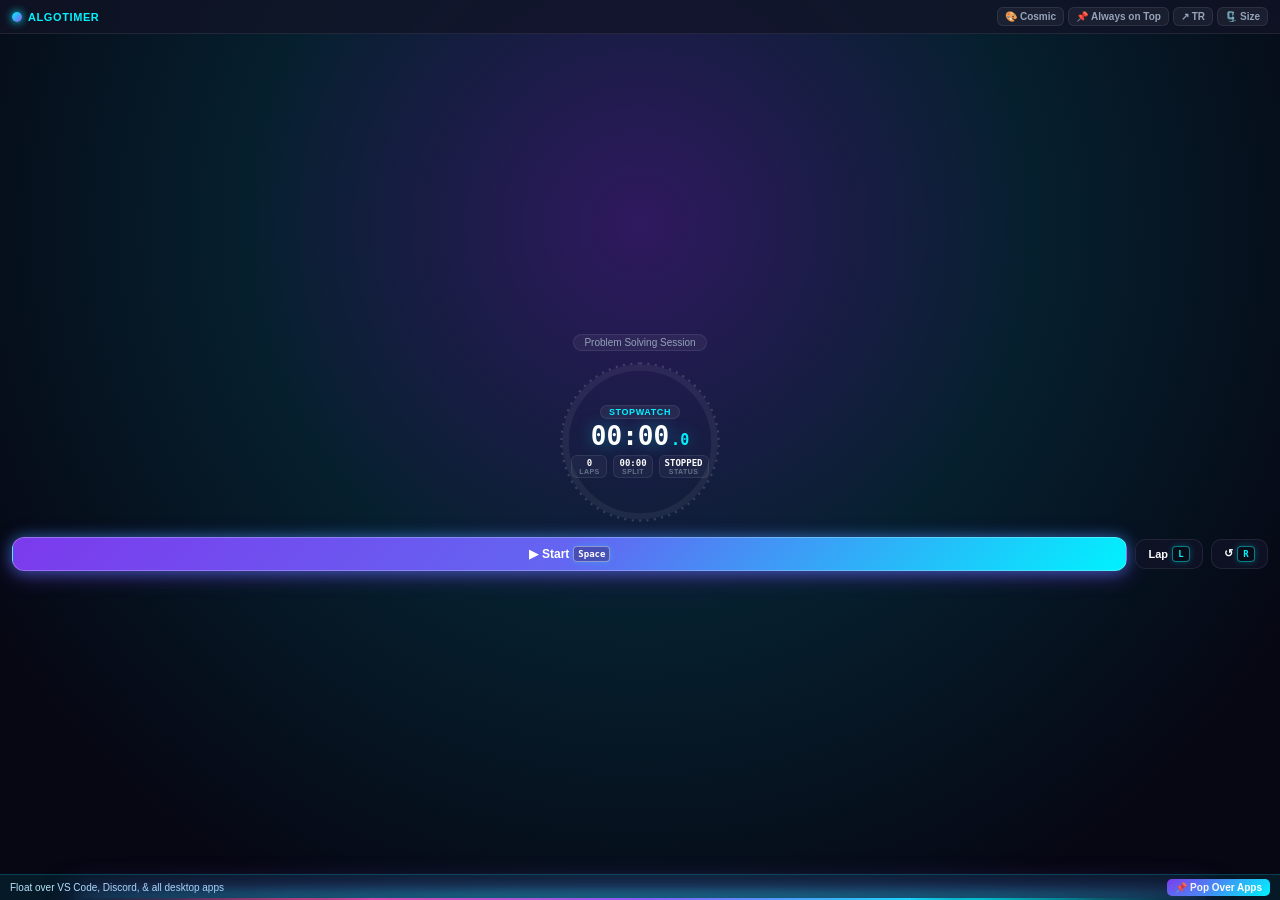
==== float.html @ caeb619a "feat: upgrade floating HUD and popup with dynamic cyber-luxury theme, neon horizon flare, and zero-s" ====
<!DOCTYPE html>
<html lang="en" data-theme="cosmic">
<head>
  <meta charset="UTF-8">
  <meta name="viewport" content="width=device-width, initial-scale=1.0">
  <title>AlgoTimer - Always-on-Top Floating HUD</title>
  <style>
    /* ==========================================================================
       AlgoTimer - Dynamic Cyber-Luxury Floating Screen
       Obsidian Backdrop | Violet Nebula Glow | Electric Cyan & Magenta Accents
       ========================================================================== */

    :root,
    [data-theme="cosmic"] {
      --bg-deep: #060713;
      --bg-nebula: radial-gradient(circle at 50% 25%, rgba(124, 58, 237, 0.35) 0%, rgba(6, 182, 212, 0.14) 42%, rgba(6, 7, 19, 0.98) 82%);
      --bg-surface: rgba(16, 19, 38, 0.82);
      --bg-surface-elevated: rgba(24, 28, 56, 0.8);
      --border-subtle: rgba(255, 255, 255, 0.08);
      --border-active: rgba(0, 242, 254, 0.45);

      --accent-cyan: #00f2fe;
      --accent-purple: #8b5cf6;
      --accent-magenta: #ec4899;
      --accent-lavender: #c084fc;

      --hero-btn: linear-gradient(135deg, #7c3aed 0%, #6366f1 50%, #00f2fe 100%);
      --hero-shadow: 0 4px 20px rgba(124, 58, 237, 0.55), 0 0 14px rgba(0, 242, 254, 0.35);

      --kbd-border: rgba(0, 242, 254, 0.5);
      --kbd-color: #00f2fe;

      --horizon-start: #ec4899;
      --horizon-mid: #8b5cf6;
      --horizon-end: #00f2fe;
      --horizon-shadow: 0 -2px 14px 2px rgba(0, 242, 254, 0.7), 0 -4px 28px 6px rgba(139, 92, 246, 0.5);

      --text-primary: #ffffff;
      --text-secondary: #94a3b8;
      --text-muted: #64748b;
      --font-mono: ui-monospace, SFMono-Regular, "JetBrains Mono", Menlo, Monaco, Consolas, monospace;
      --font-sans: -apple-system, BlinkMacSystemFont, "Plus Jakarta Sans", "Inter", "Segoe UI", Roboto, sans-serif;
    }

    [data-theme="cyan"] {
      --bg-deep: #040914;
      --bg-nebula: radial-gradient(circle at 50% 25%, rgba(2, 132, 199, 0.35) 0%, rgba(0, 242, 254, 0.16) 45%, rgba(4, 9, 20, 0.98) 82%);
      --bg-surface: rgba(10, 24, 42, 0.85);
      --bg-surface-elevated: rgba(14, 34, 58, 0.82);
      --border-active: rgba(0, 242, 254, 0.6);
      --accent-cyan: #00f2fe;
      --accent-purple: #0284c7;
      --accent-magenta: #f59e0b;
      --accent-lavender: #7dd3fc;
      --hero-btn: linear-gradient(135deg, #0284c7 0%, #00f2fe 100%);
      --hero-shadow: 0 4px 20px rgba(2, 132, 199, 0.55), 0 0 16px rgba(0, 242, 254, 0.45);
      --kbd-border: rgba(0, 242, 254, 0.65);
      --kbd-color: #00f2fe;
      --horizon-start: #f59e0b;
      --horizon-mid: #0284c7;
      --horizon-end: #00f2fe;
      --horizon-shadow: 0 -2px 14px 2px rgba(0, 242, 254, 0.7), 0 -4px 26px 5px rgba(2, 132, 199, 0.45);
    }

    [data-theme="violet"] {
      --bg-deep: #080616;
      --bg-nebula: radial-gradient(circle at 50% 25%, rgba(139, 92, 246, 0.4) 0%, rgba(192, 132, 252, 0.15) 45%, rgba(8, 6, 22, 0.98) 82%);
      --bg-surface: rgba(22, 16, 44, 0.85);
      --bg-surface-elevated: rgba(32, 24, 62, 0.82);
      --border-active: rgba(192, 132, 252, 0.6);
      --accent-cyan: #c084fc;
      --accent-purple: #a855f7;
      --accent-magenta: #ec4899;
      --accent-lavender: #f0abfc;
      --hero-btn: linear-gradient(135deg, #7c3aed 0%, #c084fc 100%);
      --hero-shadow: 0 4px 20px rgba(124, 58, 237, 0.55), 0 0 16px rgba(192, 132, 252, 0.45);
      --kbd-border: rgba(192, 132, 252, 0.6);
      --kbd-color: #f0abfc;
      --horizon-start: #ec4899;
      --horizon-mid: #a855f7;
      --horizon-end: #c084fc;
      --horizon-shadow: 0 -2px 14px 2px rgba(192, 132, 252, 0.7), 0 -4px 28px 6px rgba(168, 85, 247, 0.5);
    }

    [data-theme="emerald"] {
      --bg-deep: #040e0b;
      --bg-nebula: radial-gradient(circle at 50% 25%, rgba(16, 185, 129, 0.35) 0%, rgba(52, 211, 153, 0.15) 45%, rgba(4, 14, 11, 0.98) 82%);
      --bg-surface: rgba(10, 30, 24, 0.85);
      --bg-surface-elevated: rgba(16, 44, 34, 0.82);
      --border-active: rgba(52, 211, 153, 0.6);
      --accent-cyan: #34d399;
      --accent-purple: #10b981;
      --accent-magenta: #06b6d4;
      --accent-lavender: #a7f3d0;
      --hero-btn: linear-gradient(135deg, #059669 0%, #34d399 100%);
      --hero-shadow: 0 4px 20px rgba(5, 150, 105, 0.55), 0 0 16px rgba(52, 211, 153, 0.45);
      --kbd-border: rgba(52, 211, 153, 0.6);
      --kbd-color: #6ee7b7;
      --horizon-start: #10b981;
      --horizon-mid: #34d399;
      --horizon-end: #6ee7b7;
      --horizon-shadow: 0 -2px 14px 2px rgba(52, 211, 153, 0.7), 0 -4px 28px 6px rgba(16, 185, 129, 0.45);
    }

    * {
      box-sizing: border-box;
      margin: 0;
      padding: 0;
      -webkit-font-smoothing: antialiased;
    }

    html, body {
      width: 100vw;
      height: 100vh;
      overflow: hidden;
      background-color: var(--bg-deep);
      background-image: var(--bg-nebula);
      background-attachment: fixed;
      font-family: var(--font-sans);
      color: var(--text-primary);
      user-select: none;
      -webkit-user-select: none;
      display: flex;
      flex-direction: column;
      position: relative;
    }

    #float-widget {
      width: 100%;
      height: 100%;
      display: flex;
      flex-direction: column;
      position: relative;
      overflow: hidden;
    }

    /* Bottom Horizon Flare (Image 4) */
    .horizon-flare {
      position: absolute;
      bottom: 0;
      left: 6%;
      right: 6%;
      height: 2px;
      background: linear-gradient(90deg, transparent 0%, var(--horizon-start) 20%, var(--horizon-mid) 50%, var(--horizon-end) 80%, transparent 100%);
      box-shadow: var(--horizon-shadow);
      border-radius: 50%;
      pointer-events: none;
      z-index: 20;
    }

    /* Header */
    .float-header {
      display: flex;
      align-items: center;
      justify-content: space-between;
      padding: 7px 12px;
      background: rgba(16, 19, 38, 0.75);
      border-bottom: 1px solid var(--border-subtle);
      gap: 6px;
      -webkit-app-region: drag;
    }

    .float-title {
      display: flex;
      align-items: center;
      gap: 6px;
      font-size: 11px;
      font-weight: 800;
      color: var(--accent-cyan);
      text-transform: uppercase;
      letter-spacing: 0.6px;
    }

    .float-icon {
      width: 10px;
      height: 10px;
      border-radius: 50%;
      background: linear-gradient(135deg, var(--accent-cyan) 0%, var(--accent-purple) 100%);
      box-shadow: 0 0 8px var(--accent-cyan);
      flex-shrink: 0;
    }

    .float-actions {
      display: flex;
      align-items: center;
      gap: 4px;
      -webkit-app-region: no-drag;
    }

    .float-btn {
      background: rgba(255, 255, 255, 0.05);
      border: 1px solid var(--border-subtle);
      color: var(--text-secondary);
      font-size: 10px;
      font-weight: 700;
      padding: 3px 7px;
      border-radius: 6px;
      cursor: pointer;
      display: inline-flex;
      align-items: center;
      gap: 3px;
      transition: all 0.15s ease;
    }

    .float-btn:hover {
      background: rgba(255, 255, 255, 0.12);
      border-color: var(--border-active);
      color: #ffffff;
      transform: translateY(-1px);
    }

    .float-btn.active {
      background: linear-gradient(135deg, rgba(124, 58, 237, 0.4) 0%, rgba(6, 182, 212, 0.3) 100%);
      border-color: var(--accent-cyan);
      color: #ffffff;
      box-shadow: 0 0 8px rgba(0, 242, 254, 0.3);
    }

    /* Main Body Area */
    .float-body {
      flex: 1;
      display: flex;
      flex-direction: column;
      align-items: center;
      justify-content: center;
      padding: 6px 12px 10px;
      gap: 6px;
      text-align: center;
      position: relative;
    }

    .float-tag {
      font-size: 10px;
      color: #94a3b8;
      background: rgba(255, 255, 255, 0.05);
      border: 1px solid var(--border-subtle);
      padding: 2px 10px;
      border-radius: 12px;
      max-width: 90%;
      white-space: nowrap;
      overflow: hidden;
      text-overflow: ellipsis;
    }

    /* Dial Display (Image 1 & 2) */
    .float-dial-wrapper {
      position: relative;
      width: 170px;
      height: 170px;
      margin: 0 auto;
      display: flex;
      align-items: center;
      justify-content: center;
    }

    .float-dial-svg {
      position: absolute;
      top: 0;
      left: 0;
      width: 100%;
      height: 100%;
      transform: rotate(-90deg);
    }

    .float-dial-ticks {
      stroke: rgba(255, 255, 255, 0.15);
    }

    .float-dial-track {
      stroke: rgba(255, 255, 255, 0.06);
    }

    .float-dial-progress {
      stroke-dasharray: 439.82; /* 2 * PI * 70 */
      stroke-dashoffset: 439.82;
      transition: stroke-dashoffset 0.15s cubic-bezier(0.4, 0, 0.2, 1);
    }

    .float-dial-content {
      position: relative;
      z-index: 2;
      display: flex;
      flex-direction: column;
      align-items: center;
      justify-content: center;
      gap: 3px;
    }

    .float-mode-badge {
      font-size: 9px;
      color: var(--accent-cyan);
      letter-spacing: 0.6px;
      font-weight: 800;
      text-transform: uppercase;
      background: rgba(255, 255, 255, 0.06);
      padding: 1px 8px;
      border-radius: 10px;
      border: 1px solid var(--border-subtle);
    }

    .float-clock {
      font-family: var(--font-mono);
      font-size: 26px;
      font-weight: 800;
      color: #ffffff;
      text-shadow: 0 0 16px rgba(0, 242, 254, 0.35);
      line-height: 1.1;
    }

    .float-clock small {
      font-size: 15px;
      color: var(--accent-cyan);
      margin-left: 2px;
    }

    .float-clock.warning {
      color: #f43f5e;
      text-shadow: 0 0 16px rgba(244, 63, 94, 0.6);
    }

    /* Sub-Gauges (Image 1) */
    .float-sub-gauges {
      display: flex;
      gap: 6px;
      margin-top: 2px;
    }

    .float-sub-gauge {
      background: rgba(255, 255, 255, 0.04);
      border: 1px solid var(--border-subtle);
      border-radius: 6px;
      padding: 2px 5px;
      min-width: 36px;
      display: flex;
      flex-direction: column;
      align-items: center;
    }

    .float-sub-val {
      font-family: var(--font-mono);
      font-size: 9px;
      font-weight: 700;
      color: var(--text-primary);
    }

    .float-sub-lbl {
      font-size: 7px;
      font-weight: 700;
      letter-spacing: 0.4px;
      color: var(--text-muted);
    }

    /* Dual Clocks View */
    .float-dual-box {
      display: flex;
      flex-direction: column;
      gap: 5px;
      width: 100%;
      background: var(--bg-surface);
      border: 1px solid var(--border-subtle);
      border-radius: 12px;
      padding: 8px 12px;
    }

    .float-dual-row {
      display: flex;
      align-items: center;
      justify-content: space-between;
      gap: 6px;
    }

    .float-dual-label {
      font-size: 11px;
      color: #94a3b8;
      font-weight: 700;
    }

    .float-dual-digits {
      font-family: var(--font-mono);
      font-size: 18px;
      font-weight: 800;
      color: #ffffff;
      text-shadow: 0 0 12px rgba(0, 242, 254, 0.25);
    }

    .float-dual-digits.warning {
      color: #f43f5e;
    }

    /* Controls Row */
    .float-controls {
      display: flex;
      align-items: center;
      justify-content: center;
      gap: 8px;
      width: 100%;
      margin-top: 4px;
    }

    .float-ctrl-btn {
      background: var(--bg-surface);
      border: 1px solid var(--border-subtle);
      color: #ffffff;
      border-radius: 10px;
      padding: 6px 12px;
      font-size: 11px;
      font-weight: 700;
      cursor: pointer;
      display: inline-flex;
      align-items: center;
      justify-content: center;
      gap: 4px;
      transition: all 0.15s ease;
    }

    .float-ctrl-btn:hover {
      background: rgba(255, 255, 255, 0.12);
      border-color: var(--border-active);
      transform: translateY(-1px);
    }

    .float-ctrl-primary {
      flex: 1.3;
      background: var(--hero-btn);
      border: 1px solid rgba(255, 255, 255, 0.25);
      color: #ffffff;
      padding: 8px 16px;
      border-radius: 12px;
      box-shadow: var(--hero-shadow);
      font-size: 12px;
      font-weight: 800;
    }

    .float-ctrl-primary:hover {
      transform: translateY(-2px);
      box-shadow: 0 6px 26px rgba(124, 58, 237, 0.7), 0 0 18px rgba(0, 242, 254, 0.5);
    }

    .float-ctrl-primary.running {
      background: linear-gradient(135deg, #e11d48 0%, #f43f5e 100%);
      box-shadow: 0 4px 20px rgba(225, 29, 72, 0.6);
    }

    /* Shortcut Keycaps */
    kbd.float-key {
      display: inline-flex;
      align-items: center;
      justify-content: center;
      min-width: 18px;
      height: 16px;
      padding: 0 4px;
      font-family: var(--font-mono);
      font-size: 9px;
      font-weight: 800;
      color: var(--kbd-color);
      background: rgba(0, 0, 0, 0.35);
      border: 1px solid var(--kbd-border);
      border-radius: 4px;
      box-shadow: 0 0 6px rgba(0, 242, 254, 0.25);
    }

    .float-ctrl-primary kbd.float-key {
      color: #ffffff;
      border-color: rgba(255, 255, 255, 0.4);
      background: rgba(0, 0, 0, 0.25);
    }

    /* Always on top tip banner */
    .float-ontop-banner {
      background: rgba(6, 182, 212, 0.1);
      border-top: 1px solid rgba(6, 182, 212, 0.25);
      padding: 4px 10px;
      display: flex;
      align-items: center;
      justify-content: space-between;
      font-size: 10px;
      color: #bae6fd;
    }

    .float-ontop-banner button {
      background: linear-gradient(135deg, #7c3aed 0%, #00f2fe 100%);
      color: #ffffff;
      border: none;
      padding: 3px 8px;
      border-radius: 5px;
      font-size: 10px;
      font-weight: 700;
      cursor: pointer;
    }

    /* COMPACT SIZE MODE */
    body[data-size="compact"] .float-tag,
    body[data-size="compact"] .float-sub-gauges,
    body[data-size="compact"] .float-ontop-banner {
      display: none;
    }

    body[data-size="compact"] .float-dial-wrapper {
      width: 130px;
      height: 130px;
    }

    body[data-size="compact"] .float-clock {
      font-size: 20px;
    }

    body[data-size="compact"] .float-clock small {
      font-size: 12px;
    }

    body[data-size="compact"] .float-ctrl-btn {
      padding: 4px 8px;
      font-size: 10px;
    }

    /* MINI SIZE MODE */
    body[data-size="mini"] .float-tag,
    body[data-size="mini"] .float-sub-gauges,
    body[data-size="mini"] .float-mode-badge,
    body[data-size="mini"] .float-ontop-banner,
    body[data-size="mini"] .float-dial-svg {
      display: none;
    }

    body[data-size="mini"] .float-header {
      padding: 3px 6px;
    }

    body[data-size="mini"] .float-dial-wrapper {
      width: auto;
      height: auto;
    }

    body[data-size="mini"] .float-clock {
      font-size: 18px;
    }

    body[data-size="mini"] .float-ctrl-btn {
      padding: 2px 6px;
      font-size: 9px;
    }
  </style>
</head>
<body data-size="normal">
  <div id="float-widget">
    <!-- Ambient Horizon Light Flare -->
    <div class="horizon-flare" aria-hidden="true"></div>

    <!-- Header -->
    <div class="float-header">
      <div class="float-title">
        <span class="float-icon"></span>
        <span>AlgoTimer</span>
      </div>
      <div class="float-actions">
        <!-- Quick Theme Cycler Button -->
        <button class="float-btn" id="btn-float-theme" title="Switch Dynamic Color Palette">
          🎨 <span id="float-theme-label">Cosmic</span>
        </button>

        <!-- Always on Top PiP -->
        <button class="float-btn" id="btn-pip-always-ontop" title="Pin Always-On-Top over VS Code & other apps">
          📌 <span id="btn-pip-text">Always on Top</span>
        </button>

        <!-- Corner cycler -->
        <button class="float-btn" id="btn-corner-cycle" title="Dock window to screen corners (Top-Right, Bottom-Right, Bottom-Left, Top-Left)">
          <span id="corner-label">↗ TR</span>
        </button>

        <!-- Size toggle -->
        <button class="float-btn" id="btn-size-cycle" title="Resize window (Normal -> Compact -> Mini)">
          🗜️ <span id="size-label">Size</span>
        </button>
      </div>
    </div>

    <!-- Body -->
    <div class="float-body">
      <div class="float-tag" id="float-problem-title">Problem Solving Session</div>

      <!-- Single Clock Dial View (Stopwatch or Target Timer) -->
      <div id="float-single-view">
        <div class="float-dial-wrapper">
          <svg class="float-dial-svg" viewBox="0 0 160 160">
            <defs>
              <linearGradient id="timerGrad" x1="0%" y1="0%" x2="100%" y2="100%">
                <stop offset="0%" stop-color="#00f2fe" id="grad-stop-1" />
                <stop offset="50%" stop-color="#8b5cf6" id="grad-stop-2" />
                <stop offset="100%" stop-color="#ec4899" id="grad-stop-3" />
              </linearGradient>
              <filter id="timerGlow" x="-20%" y="-20%" width="140%" height="140%">
                <feGaussianBlur stdDeviation="3" result="blur" />
                <feMerge>
                  <feMergeNode in="blur" />
                  <feMergeNode in="SourceGraphic" />
                </feMerge>
              </filter>
            </defs>
            <!-- Outer Precision Ticks (Cyan & Violet Dotted Track) -->
            <circle class="float-dial-ticks" cx="80" cy="80" r="74" stroke="rgba(255, 255, 255, 0.16)" stroke-dasharray="2 5" stroke-width="2" fill="none" />
            <!-- Base Track -->
            <circle class="float-dial-track" cx="80" cy="80" r="70" stroke="rgba(255, 255, 255, 0.06)" stroke-width="6" fill="none"></circle>
            <!-- Active Progress Arc -->
            <circle class="float-dial-progress" id="float-dial-progress" cx="80" cy="80" r="70" stroke="url(#timerGrad)" filter="url(#timerGlow)" stroke-width="6" stroke-linecap="round" fill="none"></circle>
          </svg>

          <div class="float-dial-content">
            <div class="float-mode-badge" id="float-mode-badge">STOPWATCH</div>
            <div class="float-clock" id="float-clock-single">00:00<small id="float-millis">.0</small></div>

            <!-- 3 Mini Sub-Gauges (Image 1) -->
            <div class="float-sub-gauges">
              <div class="float-sub-gauge" title="Total Laps">
                <span class="float-sub-val" id="float-sub-laps">0</span>
                <span class="float-sub-lbl">LAPS</span>
              </div>
              <div class="float-sub-gauge" title="Current Split">
                <span class="float-sub-val" id="float-sub-split">00:00</span>
                <span class="float-sub-lbl">SPLIT</span>
              </div>
              <div class="float-sub-gauge" title="Timer Status">
                <span class="float-sub-val" id="float-sub-state">READY</span>
                <span class="float-sub-lbl">STATUS</span>
              </div>
            </div>
          </div>
        </div>
      </div>

      <!-- Dual Clocks View (Both Active) -->
      <div class="float-dual-box" id="float-clock-dual" style="display: none;">
        <div class="float-dual-row">
          <span class="float-dual-label">⏱️ Elapsed</span>
          <span class="float-dual-digits" id="float-dual-sw">00:00:00</span>
        </div>
        <div class="float-dual-row">
          <span class="float-dual-label">⏳ Target</span>
          <span class="float-dual-digits" id="float-dual-timer">30:00:00</span>
        </div>
      </div>

      <!-- Controls with Shortcut Keycaps -->
      <div class="float-controls">
        <button class="float-ctrl-btn float-ctrl-primary" id="btn-play">
          ▶ <span id="btn-play-text">Start</span> <kbd class="float-key">Space</kbd>
        </button>
        <button class="float-ctrl-btn" id="btn-lap">
          Lap <kbd class="float-key">L</kbd>
        </button>
        <button class="float-ctrl-btn" id="btn-reset">
          ↺ <kbd class="float-key">R</kbd>
        </button>
      </div>
    </div>

    <!-- Banner -->
    <div class="float-ontop-banner" id="banner-pip-tip">
      <span>Float over VS Code, Discord, & all desktop apps</span>
      <button id="btn-banner-pip">📌 Pop Over Apps</button>
    </div>
  </div>

  <script src="popup/audio.js"></script>
  <script src="float.js"></script>
</body>
</html>
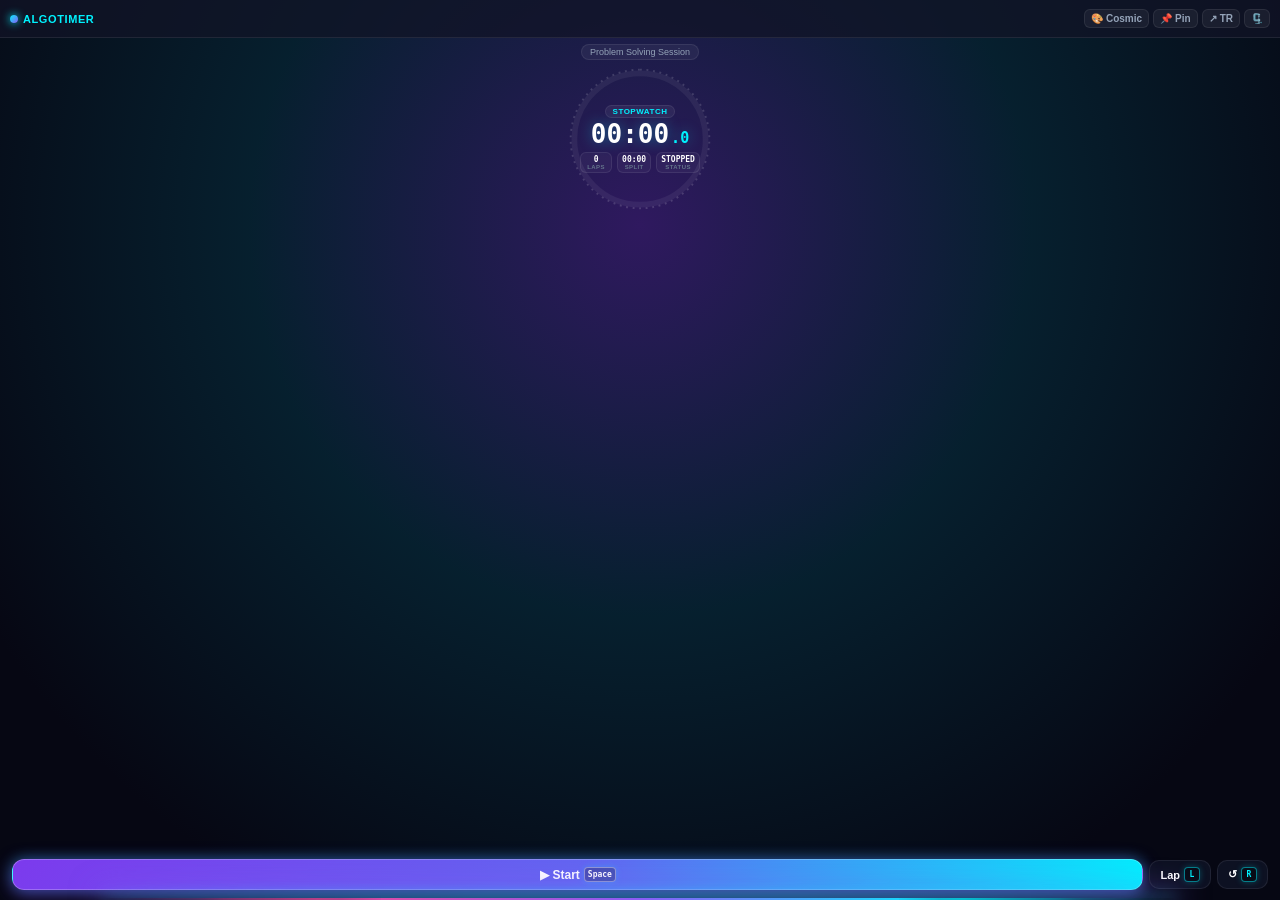
==== commit 1fa1c317: "fix: make floating HUD fully responsive and auto-resizing, prevent window clipping, and finalize zer" ====
--- a/float.html
+++ b/float.html
@@ -14,8 +14,8 @@
     [data-theme="cosmic"] {
       --bg-deep: #060713;
       --bg-nebula: radial-gradient(circle at 50% 25%, rgba(124, 58, 237, 0.35) 0%, rgba(6, 182, 212, 0.14) 42%, rgba(6, 7, 19, 0.98) 82%);
-      --bg-surface: rgba(16, 19, 38, 0.82);
-      --bg-surface-elevated: rgba(24, 28, 56, 0.8);
+      --bg-surface: rgba(16, 19, 38, 0.85);
+      --bg-surface-elevated: rgba(24, 28, 56, 0.82);
       --border-subtle: rgba(255, 255, 255, 0.08);
       --border-active: rgba(0, 242, 254, 0.45);
 
@@ -25,7 +25,7 @@
       --accent-lavender: #c084fc;
 
       --hero-btn: linear-gradient(135deg, #7c3aed 0%, #6366f1 50%, #00f2fe 100%);
-      --hero-shadow: 0 4px 20px rgba(124, 58, 237, 0.55), 0 0 14px rgba(0, 242, 254, 0.35);
+      --hero-shadow: 0 4px 18px rgba(124, 58, 237, 0.55), 0 0 14px rgba(0, 242, 254, 0.35);
 
       --kbd-border: rgba(0, 242, 254, 0.5);
       --kbd-color: #00f2fe;
@@ -45,15 +45,15 @@
     [data-theme="cyan"] {
       --bg-deep: #040914;
       --bg-nebula: radial-gradient(circle at 50% 25%, rgba(2, 132, 199, 0.35) 0%, rgba(0, 242, 254, 0.16) 45%, rgba(4, 9, 20, 0.98) 82%);
-      --bg-surface: rgba(10, 24, 42, 0.85);
-      --bg-surface-elevated: rgba(14, 34, 58, 0.82);
+      --bg-surface: rgba(10, 24, 42, 0.88);
+      --bg-surface-elevated: rgba(14, 34, 58, 0.85);
       --border-active: rgba(0, 242, 254, 0.6);
       --accent-cyan: #00f2fe;
       --accent-purple: #0284c7;
       --accent-magenta: #f59e0b;
       --accent-lavender: #7dd3fc;
       --hero-btn: linear-gradient(135deg, #0284c7 0%, #00f2fe 100%);
-      --hero-shadow: 0 4px 20px rgba(2, 132, 199, 0.55), 0 0 16px rgba(0, 242, 254, 0.45);
+      --hero-shadow: 0 4px 18px rgba(2, 132, 199, 0.55), 0 0 16px rgba(0, 242, 254, 0.45);
       --kbd-border: rgba(0, 242, 254, 0.65);
       --kbd-color: #00f2fe;
       --horizon-start: #f59e0b;
@@ -65,15 +65,15 @@
     [data-theme="violet"] {
       --bg-deep: #080616;
       --bg-nebula: radial-gradient(circle at 50% 25%, rgba(139, 92, 246, 0.4) 0%, rgba(192, 132, 252, 0.15) 45%, rgba(8, 6, 22, 0.98) 82%);
-      --bg-surface: rgba(22, 16, 44, 0.85);
-      --bg-surface-elevated: rgba(32, 24, 62, 0.82);
+      --bg-surface: rgba(22, 16, 44, 0.88);
+      --bg-surface-elevated: rgba(32, 24, 62, 0.85);
       --border-active: rgba(192, 132, 252, 0.6);
       --accent-cyan: #c084fc;
       --accent-purple: #a855f7;
       --accent-magenta: #ec4899;
       --accent-lavender: #f0abfc;
       --hero-btn: linear-gradient(135deg, #7c3aed 0%, #c084fc 100%);
-      --hero-shadow: 0 4px 20px rgba(124, 58, 237, 0.55), 0 0 16px rgba(192, 132, 252, 0.45);
+      --hero-shadow: 0 4px 18px rgba(124, 58, 237, 0.55), 0 0 16px rgba(192, 132, 252, 0.45);
       --kbd-border: rgba(192, 132, 252, 0.6);
       --kbd-color: #f0abfc;
       --horizon-start: #ec4899;
@@ -85,15 +85,15 @@
     [data-theme="emerald"] {
       --bg-deep: #040e0b;
       --bg-nebula: radial-gradient(circle at 50% 25%, rgba(16, 185, 129, 0.35) 0%, rgba(52, 211, 153, 0.15) 45%, rgba(4, 14, 11, 0.98) 82%);
-      --bg-surface: rgba(10, 30, 24, 0.85);
-      --bg-surface-elevated: rgba(16, 44, 34, 0.82);
+      --bg-surface: rgba(10, 30, 24, 0.88);
+      --bg-surface-elevated: rgba(16, 44, 34, 0.85);
       --border-active: rgba(52, 211, 153, 0.6);
       --accent-cyan: #34d399;
       --accent-purple: #10b981;
       --accent-magenta: #06b6d4;
       --accent-lavender: #a7f3d0;
       --hero-btn: linear-gradient(135deg, #059669 0%, #34d399 100%);
-      --hero-shadow: 0 4px 20px rgba(5, 150, 105, 0.55), 0 0 16px rgba(52, 211, 153, 0.45);
+      --hero-shadow: 0 4px 18px rgba(5, 150, 105, 0.55), 0 0 16px rgba(52, 211, 153, 0.45);
       --kbd-border: rgba(52, 211, 153, 0.6);
       --kbd-color: #6ee7b7;
       --horizon-start: #10b981;
@@ -134,12 +134,12 @@
       overflow: hidden;
     }
 
-    /* Bottom Horizon Flare (Image 4) */
+    /* Bottom Horizon Flare */
     .horizon-flare {
       position: absolute;
       bottom: 0;
-      left: 6%;
-      right: 6%;
+      left: 8%;
+      right: 8%;
       height: 2px;
       background: linear-gradient(90deg, transparent 0%, var(--horizon-start) 20%, var(--horizon-mid) 50%, var(--horizon-end) 80%, transparent 100%);
       box-shadow: var(--horizon-shadow);
@@ -150,10 +150,12 @@
 
     /* Header */
     .float-header {
+      height: 38px;
+      flex-shrink: 0;
       display: flex;
       align-items: center;
       justify-content: space-between;
-      padding: 7px 12px;
+      padding: 0 10px;
       background: rgba(16, 19, 38, 0.75);
       border-bottom: 1px solid var(--border-subtle);
       gap: 6px;
@@ -163,17 +165,18 @@
     .float-title {
       display: flex;
       align-items: center;
-      gap: 6px;
+      gap: 5px;
       font-size: 11px;
       font-weight: 800;
       color: var(--accent-cyan);
       text-transform: uppercase;
       letter-spacing: 0.6px;
+      white-space: nowrap;
     }
 
     .float-icon {
-      width: 10px;
-      height: 10px;
+      width: 8px;
+      height: 8px;
       border-radius: 50%;
       background: linear-gradient(135deg, var(--accent-cyan) 0%, var(--accent-purple) 100%);
       box-shadow: 0 0 8px var(--accent-cyan);
@@ -184,6 +187,7 @@
       display: flex;
       align-items: center;
       gap: 4px;
+      flex-shrink: 0;
       -webkit-app-region: no-drag;
     }
 
@@ -193,12 +197,13 @@
       color: var(--text-secondary);
       font-size: 10px;
       font-weight: 700;
-      padding: 3px 7px;
+      padding: 3px 6px;
       border-radius: 6px;
       cursor: pointer;
       display: inline-flex;
       align-items: center;
       gap: 3px;
+      white-space: nowrap;
       transition: all 0.15s ease;
     }
 
@@ -216,41 +221,56 @@
       box-shadow: 0 0 8px rgba(0, 242, 254, 0.3);
     }
 
-    /* Main Body Area */
+    /* Main Body */
     .float-body {
       flex: 1;
+      min-height: 0; /* Critical for child flex scaling! */
       display: flex;
       flex-direction: column;
       align-items: center;
-      justify-content: center;
+      justify-content: space-between;
       padding: 6px 12px 10px;
-      gap: 6px;
+      gap: 4px;
       text-align: center;
       position: relative;
+      overflow: hidden;
     }
 
     .float-tag {
-      font-size: 10px;
+      font-size: 9px;
       color: #94a3b8;
       background: rgba(255, 255, 255, 0.05);
       border: 1px solid var(--border-subtle);
-      padding: 2px 10px;
+      padding: 2px 8px;
       border-radius: 12px;
       max-width: 90%;
       white-space: nowrap;
       overflow: hidden;
       text-overflow: ellipsis;
-    }
-
-    /* Dial Display (Image 1 & 2) */
+      flex-shrink: 0;
+    }
+
+    /* Single View & Dial Area */
+    #float-single-view {
+      flex: 1;
+      min-height: 0;
+      width: 100%;
+      display: flex;
+      align-items: center;
+      justify-content: center;
+    }
+
     .float-dial-wrapper {
       position: relative;
-      width: 170px;
-      height: 170px;
+      width: min(150px, 36vh, 55vw);
+      height: min(150px, 36vh, 55vw);
+      max-width: 160px;
+      max-height: 160px;
       margin: 0 auto;
       display: flex;
       align-items: center;
       justify-content: center;
+      flex-shrink: 1;
     }
 
     .float-dial-svg {
@@ -271,7 +291,7 @@
     }
 
     .float-dial-progress {
-      stroke-dasharray: 439.82; /* 2 * PI * 70 */
+      stroke-dasharray: 439.82;
       stroke-dashoffset: 439.82;
       transition: stroke-dashoffset 0.15s cubic-bezier(0.4, 0, 0.2, 1);
     }
@@ -283,32 +303,32 @@
       flex-direction: column;
       align-items: center;
       justify-content: center;
-      gap: 3px;
+      gap: 2px;
     }
 
     .float-mode-badge {
-      font-size: 9px;
+      font-size: 8px;
       color: var(--accent-cyan);
-      letter-spacing: 0.6px;
+      letter-spacing: 0.5px;
       font-weight: 800;
       text-transform: uppercase;
       background: rgba(255, 255, 255, 0.06);
-      padding: 1px 8px;
+      padding: 1px 7px;
       border-radius: 10px;
       border: 1px solid var(--border-subtle);
     }
 
     .float-clock {
       font-family: var(--font-mono);
-      font-size: 26px;
+      font-size: clamp(20px, 6vh, 26px);
       font-weight: 800;
       color: #ffffff;
-      text-shadow: 0 0 16px rgba(0, 242, 254, 0.35);
+      text-shadow: 0 0 14px rgba(0, 242, 254, 0.35);
       line-height: 1.1;
     }
 
     .float-clock small {
-      font-size: 15px;
+      font-size: clamp(12px, 3.5vh, 15px);
       color: var(--accent-cyan);
       margin-left: 2px;
     }
@@ -318,10 +338,10 @@
       text-shadow: 0 0 16px rgba(244, 63, 94, 0.6);
     }
 
-    /* Sub-Gauges (Image 1) */
+    /* Sub-Gauges (LAPS, SPLIT, STATUS) */
     .float-sub-gauges {
       display: flex;
-      gap: 6px;
+      gap: 5px;
       margin-top: 2px;
     }
 
@@ -329,8 +349,8 @@
       background: rgba(255, 255, 255, 0.04);
       border: 1px solid var(--border-subtle);
       border-radius: 6px;
-      padding: 2px 5px;
-      min-width: 36px;
+      padding: 2px 4px;
+      min-width: 32px;
       display: flex;
       flex-direction: column;
       align-items: center;
@@ -338,13 +358,13 @@
 
     .float-sub-val {
       font-family: var(--font-mono);
-      font-size: 9px;
+      font-size: 8px;
       font-weight: 700;
       color: var(--text-primary);
     }
 
     .float-sub-lbl {
-      font-size: 7px;
+      font-size: 6px;
       font-weight: 700;
       letter-spacing: 0.4px;
       color: var(--text-muted);
@@ -354,12 +374,12 @@
     .float-dual-box {
       display: flex;
       flex-direction: column;
-      gap: 5px;
+      gap: 4px;
       width: 100%;
       background: var(--bg-surface);
       border: 1px solid var(--border-subtle);
-      border-radius: 12px;
-      padding: 8px 12px;
+      border-radius: 10px;
+      padding: 6px 10px;
     }
 
     .float-dual-row {
@@ -370,14 +390,14 @@
     }
 
     .float-dual-label {
-      font-size: 11px;
+      font-size: 10px;
       color: #94a3b8;
       font-weight: 700;
     }
 
     .float-dual-digits {
       font-family: var(--font-mono);
-      font-size: 18px;
+      font-size: 16px;
       font-weight: 800;
       color: #ffffff;
       text-shadow: 0 0 12px rgba(0, 242, 254, 0.25);
@@ -389,12 +409,13 @@
 
     /* Controls Row */
     .float-controls {
+      flex-shrink: 0;
       display: flex;
       align-items: center;
       justify-content: center;
-      gap: 8px;
+      gap: 6px;
       width: 100%;
-      margin-top: 4px;
+      margin-top: 2px;
     }
 
     .float-ctrl-btn {
@@ -402,7 +423,7 @@
       border: 1px solid var(--border-subtle);
       color: #ffffff;
       border-radius: 10px;
-      padding: 6px 12px;
+      padding: 6px 10px;
       font-size: 11px;
       font-weight: 700;
       cursor: pointer;
@@ -420,11 +441,11 @@
     }
 
     .float-ctrl-primary {
-      flex: 1.3;
+      flex: 1.4;
       background: var(--hero-btn);
       border: 1px solid rgba(255, 255, 255, 0.25);
       color: #ffffff;
-      padding: 8px 16px;
+      padding: 7px 14px;
       border-radius: 12px;
       box-shadow: var(--hero-shadow);
       font-size: 12px;
@@ -432,8 +453,8 @@
     }
 
     .float-ctrl-primary:hover {
-      transform: translateY(-2px);
-      box-shadow: 0 6px 26px rgba(124, 58, 237, 0.7), 0 0 18px rgba(0, 242, 254, 0.5);
+      transform: translateY(-1px);
+      box-shadow: 0 6px 24px rgba(124, 58, 237, 0.7), 0 0 16px rgba(0, 242, 254, 0.5);
     }
 
     .float-ctrl-primary.running {
@@ -446,11 +467,11 @@
       display: inline-flex;
       align-items: center;
       justify-content: center;
-      min-width: 18px;
-      height: 16px;
-      padding: 0 4px;
+      min-width: 16px;
+      height: 15px;
+      padding: 0 3px;
       font-family: var(--font-mono);
-      font-size: 9px;
+      font-size: 8px;
       font-weight: 800;
       color: var(--kbd-color);
       background: rgba(0, 0, 0, 0.35);
@@ -465,79 +486,69 @@
       background: rgba(0, 0, 0, 0.25);
     }
 
-    /* Always on top tip banner */
-    .float-ontop-banner {
-      background: rgba(6, 182, 212, 0.1);
-      border-top: 1px solid rgba(6, 182, 212, 0.25);
-      padding: 4px 10px;
-      display: flex;
-      align-items: center;
-      justify-content: space-between;
-      font-size: 10px;
-      color: #bae6fd;
-    }
-
-    .float-ontop-banner button {
-      background: linear-gradient(135deg, #7c3aed 0%, #00f2fe 100%);
-      color: #ffffff;
-      border: none;
-      padding: 3px 8px;
-      border-radius: 5px;
-      font-size: 10px;
-      font-weight: 700;
-      cursor: pointer;
-    }
-
-    /* COMPACT SIZE MODE */
-    body[data-size="compact"] .float-tag,
-    body[data-size="compact"] .float-sub-gauges,
-    body[data-size="compact"] .float-ontop-banner {
-      display: none;
-    }
-
-    body[data-size="compact"] .float-dial-wrapper {
-      width: 130px;
-      height: 130px;
-    }
-
-    body[data-size="compact"] .float-clock {
-      font-size: 20px;
-    }
-
-    body[data-size="compact"] .float-clock small {
-      font-size: 12px;
-    }
-
-    body[data-size="compact"] .float-ctrl-btn {
-      padding: 4px 8px;
-      font-size: 10px;
-    }
-
-    /* MINI SIZE MODE */
-    body[data-size="mini"] .float-tag,
-    body[data-size="mini"] .float-sub-gauges,
-    body[data-size="mini"] .float-mode-badge,
-    body[data-size="mini"] .float-ontop-banner,
-    body[data-size="mini"] .float-dial-svg {
-      display: none;
-    }
-
-    body[data-size="mini"] .float-header {
-      padding: 3px 6px;
-    }
-
-    body[data-size="mini"] .float-dial-wrapper {
-      width: auto;
-      height: auto;
-    }
-
-    body[data-size="mini"] .float-clock {
-      font-size: 18px;
-    }
-
-    body[data-size="mini"] .float-ctrl-btn {
-      padding: 2px 6px;
-      font-size: 9px;
+    /* ================= RESPONSIVE ADAPTATIONS ================= */
+    /* COMPACT MODE (Height < 330px or Width < 290px) */
+    @media (max-height: 330px), (max-width: 290px) {
+      .float-tag,
+      .float-sub-gauges,
+      .btn-lbl {
+        display: none !important;
+      }
+      .float-dial-wrapper {
+        width: min(105px, 34vh);
+        height: min(105px, 34vh);
+      }
+      .float-clock {
+        font-size: 19px;
+      }
+      .float-clock small {
+        font-size: 12px;
+      }
+      .float-body {
+        padding: 4px 8px 6px;
+        gap: 3px;
+      }
+      .float-ctrl-btn {
+        padding: 4px 8px;
+        font-size: 10px;
+      }
+      .float-ctrl-primary {
+        padding: 5px 12px;
+        font-size: 11px;
+      }
+    }
+
+    /* MINI / MICRO MODE (Height < 210px) */
+    @media (max-height: 210px) {
+      .float-tag,
+      .float-sub-gauges,
+      .float-dial-svg,
+      .btn-lbl {
+        display: none !important;
+      }
+      .float-dial-wrapper {
+        width: 100%;
+        height: auto;
+        margin: 0;
+      }
+      .float-clock {
+        font-size: 21px;
+      }
+      .float-clock small {
+        font-size: 13px;
+      }
+      .float-body {
+        padding: 2px 8px 4px;
+        justify-content: center;
+        gap: 4px;
+      }
+      .float-controls {
+        margin-top: 0;
+      }
+      .float-ctrl-btn {
+        padding: 3px 6px;
+        font-size: 9px;
+      }
     }
   </style>
 </head>
@@ -554,23 +565,23 @@
       </div>
       <div class="float-actions">
         <!-- Quick Theme Cycler Button -->
-        <button class="float-btn" id="btn-float-theme" title="Switch Dynamic Color Palette">
-          🎨 <span id="float-theme-label">Cosmic</span>
+        <button class="float-btn" id="btn-float-theme" title="Dynamic Palette (Cosmic, Cyan, Violet, Emerald)">
+          🎨 <span class="btn-lbl" id="float-theme-label">Cosmic</span>
         </button>
 
         <!-- Always on Top PiP -->
-        <button class="float-btn" id="btn-pip-always-ontop" title="Pin Always-On-Top over VS Code & other apps">
-          📌 <span id="btn-pip-text">Always on Top</span>
+        <button class="float-btn" id="btn-pip-always-ontop" title="Always on Top (Floats over all apps)">
+          📌 <span class="btn-lbl" id="btn-pip-text">Pin</span>
         </button>
 
         <!-- Corner cycler -->
-        <button class="float-btn" id="btn-corner-cycle" title="Dock window to screen corners (Top-Right, Bottom-Right, Bottom-Left, Top-Left)">
-          <span id="corner-label">↗ TR</span>
+        <button class="float-btn" id="btn-corner-cycle" title="Dock to Screen Corners (Top-Right, Bottom-Right, Bottom-Left, Top-Left)">
+          ↗ <span id="corner-label">TR</span>
         </button>
 
         <!-- Size toggle -->
-        <button class="float-btn" id="btn-size-cycle" title="Resize window (Normal -> Compact -> Mini)">
-          🗜️ <span id="size-label">Size</span>
+        <button class="float-btn" id="btn-size-cycle" title="Toggle Size Mode (Normal, Compact, Mini)">
+          🗜️
         </button>
       </div>
     </div>
@@ -597,7 +608,7 @@
                 </feMerge>
               </filter>
             </defs>
-            <!-- Outer Precision Ticks (Cyan & Violet Dotted Track) -->
+            <!-- Outer Precision Ticks -->
             <circle class="float-dial-ticks" cx="80" cy="80" r="74" stroke="rgba(255, 255, 255, 0.16)" stroke-dasharray="2 5" stroke-width="2" fill="none" />
             <!-- Base Track -->
             <circle class="float-dial-track" cx="80" cy="80" r="70" stroke="rgba(255, 255, 255, 0.06)" stroke-width="6" fill="none"></circle>
@@ -609,7 +620,7 @@
             <div class="float-mode-badge" id="float-mode-badge">STOPWATCH</div>
             <div class="float-clock" id="float-clock-single">00:00<small id="float-millis">.0</small></div>
 
-            <!-- 3 Mini Sub-Gauges (Image 1) -->
+            <!-- 3 Mini Sub-Indicators -->
             <div class="float-sub-gauges">
               <div class="float-sub-gauge" title="Total Laps">
                 <span class="float-sub-val" id="float-sub-laps">0</span>
@@ -653,12 +664,6 @@
         </button>
       </div>
     </div>
-
-    <!-- Banner -->
-    <div class="float-ontop-banner" id="banner-pip-tip">
-      <span>Float over VS Code, Discord, & all desktop apps</span>
-      <button id="btn-banner-pip">📌 Pop Over Apps</button>
-    </div>
   </div>
 
   <script src="popup/audio.js"></script>
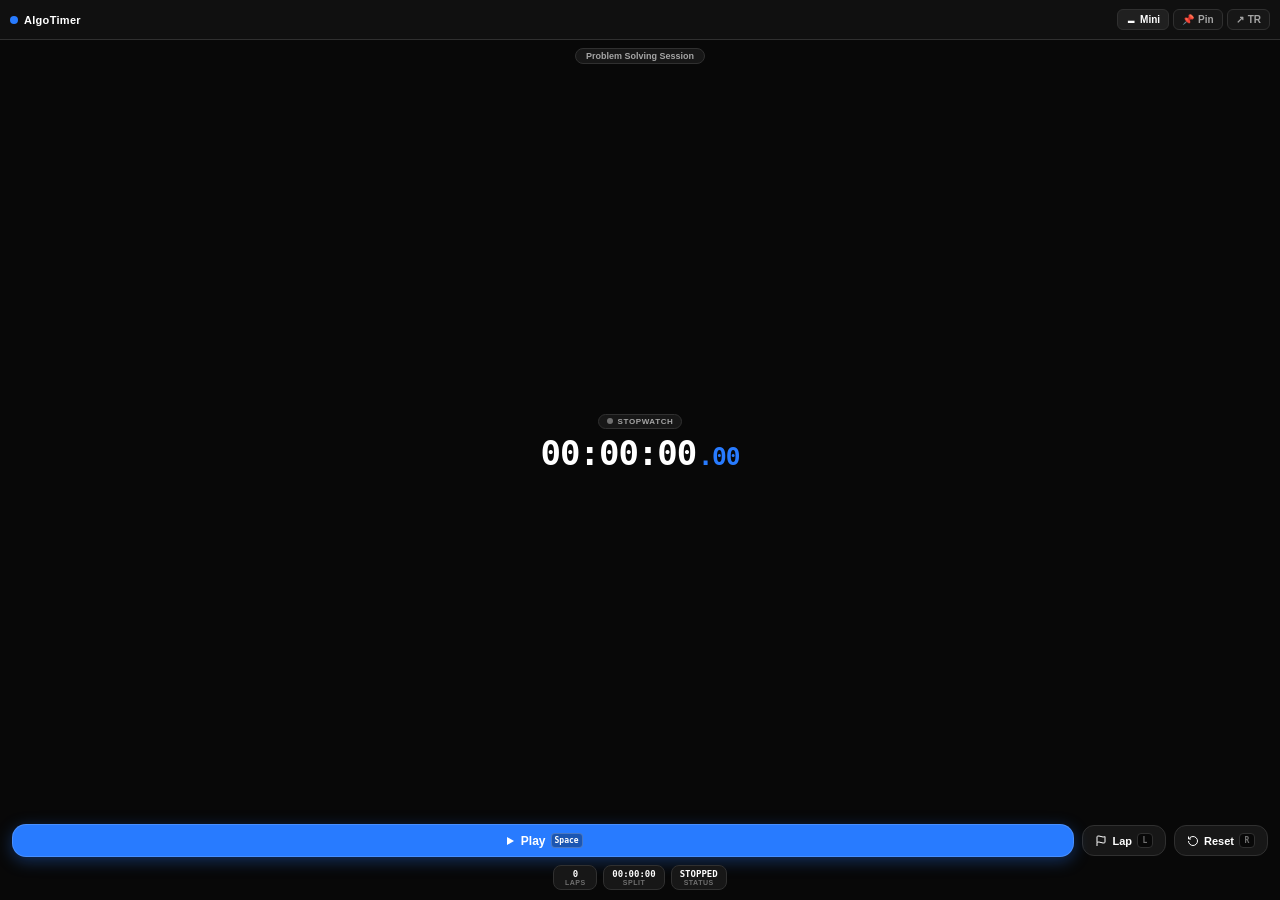
==== commit 83600246: "feat: complete visual redesign to Premium Black Minimalist UI (Apple Watch & Fintech aesthetics)" ====
--- a/float.html
+++ b/float.html
@@ -1,105 +1,40 @@
 <!DOCTYPE html>
-<html lang="en" data-theme="cosmic">
+<html lang="en" data-theme="black">
 <head>
   <meta charset="UTF-8">
   <meta name="viewport" content="width=device-width, initial-scale=1.0">
-  <title>AlgoTimer - Always-on-Top Floating HUD</title>
+  <title>AlgoTimer - Floating Stopwatch</title>
   <style>
     /* ==========================================================================
-       AlgoTimer - Dynamic Cyber-Luxury Floating Screen
-       Obsidian Backdrop | Violet Nebula Glow | Electric Cyan & Magenta Accents
+       AlgoTimer — Premium Black Minimalist Floating Stopwatch
+       Apple Watch Aesthetics x Modern Fintech Dashboard
+       Pitch Black (#080808) & Dark Charcoal Surfaces with Vibrant Accents
        ========================================================================== */
 
-    :root,
-    [data-theme="cosmic"] {
-      --bg-deep: #060713;
-      --bg-nebula: radial-gradient(circle at 50% 25%, rgba(124, 58, 237, 0.35) 0%, rgba(6, 182, 212, 0.14) 42%, rgba(6, 7, 19, 0.98) 82%);
-      --bg-surface: rgba(16, 19, 38, 0.85);
-      --bg-surface-elevated: rgba(24, 28, 56, 0.82);
-      --border-subtle: rgba(255, 255, 255, 0.08);
-      --border-active: rgba(0, 242, 254, 0.45);
-
-      --accent-cyan: #00f2fe;
-      --accent-purple: #8b5cf6;
-      --accent-magenta: #ec4899;
-      --accent-lavender: #c084fc;
-
-      --hero-btn: linear-gradient(135deg, #7c3aed 0%, #6366f1 50%, #00f2fe 100%);
-      --hero-shadow: 0 4px 18px rgba(124, 58, 237, 0.55), 0 0 14px rgba(0, 242, 254, 0.35);
-
-      --kbd-border: rgba(0, 242, 254, 0.5);
-      --kbd-color: #00f2fe;
-
-      --horizon-start: #ec4899;
-      --horizon-mid: #8b5cf6;
-      --horizon-end: #00f2fe;
-      --horizon-shadow: 0 -2px 14px 2px rgba(0, 242, 254, 0.7), 0 -4px 28px 6px rgba(139, 92, 246, 0.5);
-
-      --text-primary: #ffffff;
-      --text-secondary: #94a3b8;
-      --text-muted: #64748b;
-      --font-mono: ui-monospace, SFMono-Regular, "JetBrains Mono", Menlo, Monaco, Consolas, monospace;
-      --font-sans: -apple-system, BlinkMacSystemFont, "Plus Jakarta Sans", "Inter", "Segoe UI", Roboto, sans-serif;
-    }
-
-    [data-theme="cyan"] {
-      --bg-deep: #040914;
-      --bg-nebula: radial-gradient(circle at 50% 25%, rgba(2, 132, 199, 0.35) 0%, rgba(0, 242, 254, 0.16) 45%, rgba(4, 9, 20, 0.98) 82%);
-      --bg-surface: rgba(10, 24, 42, 0.88);
-      --bg-surface-elevated: rgba(14, 34, 58, 0.85);
-      --border-active: rgba(0, 242, 254, 0.6);
-      --accent-cyan: #00f2fe;
-      --accent-purple: #0284c7;
-      --accent-magenta: #f59e0b;
-      --accent-lavender: #7dd3fc;
-      --hero-btn: linear-gradient(135deg, #0284c7 0%, #00f2fe 100%);
-      --hero-shadow: 0 4px 18px rgba(2, 132, 199, 0.55), 0 0 16px rgba(0, 242, 254, 0.45);
-      --kbd-border: rgba(0, 242, 254, 0.65);
-      --kbd-color: #00f2fe;
-      --horizon-start: #f59e0b;
-      --horizon-mid: #0284c7;
-      --horizon-end: #00f2fe;
-      --horizon-shadow: 0 -2px 14px 2px rgba(0, 242, 254, 0.7), 0 -4px 26px 5px rgba(2, 132, 199, 0.45);
-    }
-
-    [data-theme="violet"] {
-      --bg-deep: #080616;
-      --bg-nebula: radial-gradient(circle at 50% 25%, rgba(139, 92, 246, 0.4) 0%, rgba(192, 132, 252, 0.15) 45%, rgba(8, 6, 22, 0.98) 82%);
-      --bg-surface: rgba(22, 16, 44, 0.88);
-      --bg-surface-elevated: rgba(32, 24, 62, 0.85);
-      --border-active: rgba(192, 132, 252, 0.6);
-      --accent-cyan: #c084fc;
-      --accent-purple: #a855f7;
-      --accent-magenta: #ec4899;
-      --accent-lavender: #f0abfc;
-      --hero-btn: linear-gradient(135deg, #7c3aed 0%, #c084fc 100%);
-      --hero-shadow: 0 4px 18px rgba(124, 58, 237, 0.55), 0 0 16px rgba(192, 132, 252, 0.45);
-      --kbd-border: rgba(192, 132, 252, 0.6);
-      --kbd-color: #f0abfc;
-      --horizon-start: #ec4899;
-      --horizon-mid: #a855f7;
-      --horizon-end: #c084fc;
-      --horizon-shadow: 0 -2px 14px 2px rgba(192, 132, 252, 0.7), 0 -4px 28px 6px rgba(168, 85, 247, 0.5);
-    }
-
-    [data-theme="emerald"] {
-      --bg-deep: #040e0b;
-      --bg-nebula: radial-gradient(circle at 50% 25%, rgba(16, 185, 129, 0.35) 0%, rgba(52, 211, 153, 0.15) 45%, rgba(4, 14, 11, 0.98) 82%);
-      --bg-surface: rgba(10, 30, 24, 0.88);
-      --bg-surface-elevated: rgba(16, 44, 34, 0.85);
-      --border-active: rgba(52, 211, 153, 0.6);
-      --accent-cyan: #34d399;
-      --accent-purple: #10b981;
-      --accent-magenta: #06b6d4;
-      --accent-lavender: #a7f3d0;
-      --hero-btn: linear-gradient(135deg, #059669 0%, #34d399 100%);
-      --hero-shadow: 0 4px 18px rgba(5, 150, 105, 0.55), 0 0 16px rgba(52, 211, 153, 0.45);
-      --kbd-border: rgba(52, 211, 153, 0.6);
-      --kbd-color: #6ee7b7;
-      --horizon-start: #10b981;
-      --horizon-mid: #34d399;
-      --horizon-end: #6ee7b7;
-      --horizon-shadow: 0 -2px 14px 2px rgba(52, 211, 153, 0.7), 0 -4px 28px 6px rgba(16, 185, 129, 0.45);
+    :root {
+      --bg-main: #080808;
+      --bg-secondary: #101010;
+      --bg-card: #171717;
+      --bg-card-elevated: #202020;
+      --bg-pill: rgba(16, 16, 16, 0.96);
+      --border-subtle: #303030;
+      --border-focus: #484848;
+
+      --text-primary: #FFFFFF;
+      --text-secondary: #A5A5A5;
+      --text-muted: #707070;
+
+      --accent-blue: #287BFF;
+      --accent-green: #49C98B;
+      --accent-orange: #FF4B24;
+      --accent-yellow: #FFD329;
+      --accent-purple: #995BFF;
+
+      --font-mono: ui-monospace, "SF Mono", "JetBrains Mono", Menlo, Monaco, Consolas, monospace;
+      --font-sans: -apple-system, BlinkMacSystemFont, "SF Pro Text", "Plus Jakarta Sans", "Inter", "Segoe UI", Roboto, sans-serif;
+
+      --morph-duration: 200ms;
+      --morph-easing: cubic-bezier(0.22, 1, 0.36, 1);
     }
 
     * {
@@ -107,15 +42,14 @@
       margin: 0;
       padding: 0;
       -webkit-font-smoothing: antialiased;
+      -moz-osx-font-smoothing: grayscale;
     }
 
     html, body {
       width: 100vw;
       height: 100vh;
       overflow: hidden;
-      background-color: var(--bg-deep);
-      background-image: var(--bg-nebula);
-      background-attachment: fixed;
+      background: var(--bg-main);
       font-family: var(--font-sans);
       color: var(--text-primary);
       user-select: none;
@@ -132,45 +66,156 @@
       flex-direction: column;
       position: relative;
       overflow: hidden;
-    }
-
-    /* Bottom Horizon Flare */
-    .horizon-flare {
+      background-color: var(--bg-main);
+    }
+
+    /* ==========================================================================
+       MODE A: MINI TIMER PILL (NUMBER ONLY)
+       Compact rounded black pill with accent milliseconds
+       ========================================================================== */
+    #mini-pill-view {
       position: absolute;
-      bottom: 0;
-      left: 8%;
-      right: 8%;
-      height: 2px;
-      background: linear-gradient(90deg, transparent 0%, var(--horizon-start) 20%, var(--horizon-mid) 50%, var(--horizon-end) 80%, transparent 100%);
-      box-shadow: var(--horizon-shadow);
+      inset: 0;
+      display: flex;
+      align-items: center;
+      justify-content: center;
+      padding: 6px 12px;
+      box-sizing: border-box;
+      cursor: pointer;
+      background: transparent;
+      opacity: 0;
+      transform: scale(0.96);
+      visibility: hidden;
+      pointer-events: none;
+      transition: opacity var(--morph-duration) var(--morph-easing), 
+                  transform var(--morph-duration) var(--morph-easing),
+                  visibility var(--morph-duration);
+      z-index: 10;
+    }
+
+    .mini-pill-inner {
+      display: inline-flex;
+      align-items: center;
+      justify-content: center;
+      gap: 10px;
+      padding: 9px 20px;
+      border-radius: 9999px;
+      background: var(--bg-pill);
+      backdrop-filter: blur(16px);
+      -webkit-backdrop-filter: blur(16px);
+      border: 1px solid var(--border-subtle);
+      box-shadow: 0 4px 20px rgba(0, 0, 0, 0.7);
+      transition: transform 0.16s var(--morph-easing), border-color 0.2s ease, box-shadow 0.2s ease;
+      max-width: 95%;
+    }
+
+    #mini-pill-view:hover .mini-pill-inner {
+      transform: translateY(-1px) scale(1.02);
+      border-color: var(--border-focus);
+      box-shadow: 0 6px 24px rgba(0, 0, 0, 0.85);
+    }
+
+    /* Living Timer subtle glow on Pill when running */
+    .mini-pill-inner.is-running {
+      border-color: rgba(73, 201, 139, 0.4);
+      box-shadow: 0 4px 20px rgba(0, 0, 0, 0.7), 0 0 16px rgba(73, 201, 139, 0.2);
+    }
+
+    .mini-pill-inner.is-paused {
+      border-color: rgba(255, 211, 41, 0.35);
+      box-shadow: 0 4px 18px rgba(0, 0, 0, 0.7), 0 0 12px rgba(255, 211, 41, 0.15);
+    }
+
+    .mini-status-dot {
+      width: 7px;
+      height: 7px;
       border-radius: 50%;
+      flex-shrink: 0;
+      background: var(--text-muted);
+      transition: background-color 0.2s ease, box-shadow 0.2s ease;
+    }
+
+    .mini-status-dot.running {
+      background: var(--accent-green);
+      box-shadow: 0 0 8px var(--accent-green);
+      animation: pulseDot 1.6s infinite ease-in-out;
+    }
+
+    .mini-status-dot.paused {
+      background: var(--accent-yellow);
+      box-shadow: 0 0 6px var(--accent-yellow);
+      animation: none;
+    }
+
+    @keyframes pulseDot {
+      0%, 100% { opacity: 1; transform: scale(1); }
+      50% { opacity: 0.45; transform: scale(0.85); }
+    }
+
+    .mini-timer-digits {
+      font-family: var(--font-mono);
+      font-size: clamp(18px, 6vw, 24px);
+      font-weight: 800;
+      font-variant-numeric: tabular-nums;
+      letter-spacing: -0.5px;
+      color: #FFFFFF;
+      line-height: 1;
+      white-space: nowrap;
+    }
+
+    .mini-timer-digits small {
+      font-size: 0.75em;
+      color: var(--accent-blue);
+      margin-left: 2px;
+    }
+
+    /* ==========================================================================
+       MODE B: NORMAL FLOATING WIDGET (Apple Watch + Fintech Card)
+       Suggested Dimensions: ~300px x ~235px
+       ========================================================================== */
+    #normal-widget-view {
+      position: absolute;
+      inset: 0;
+      display: flex;
+      flex-direction: column;
+      width: 100%;
+      height: 100%;
+      overflow: hidden;
+      opacity: 0;
+      transform: scale(0.96);
+      visibility: hidden;
       pointer-events: none;
-      z-index: 20;
-    }
-
-    /* Header */
+      transition: opacity var(--morph-duration) var(--morph-easing),
+                  transform var(--morph-duration) var(--morph-easing),
+                  visibility var(--morph-duration);
+      z-index: 5;
+    }
+
+    /* Minimalist Header */
     .float-header {
-      height: 38px;
+      height: 40px;
       flex-shrink: 0;
       display: flex;
       align-items: center;
       justify-content: space-between;
       padding: 0 10px;
-      background: rgba(16, 19, 38, 0.75);
+      background: var(--bg-secondary);
       border-bottom: 1px solid var(--border-subtle);
       gap: 6px;
-      -webkit-app-region: drag;
+      transition: opacity var(--morph-duration) var(--morph-easing),
+                  transform var(--morph-duration) var(--morph-easing);
+      transform: translateY(-8px);
+      opacity: 0;
     }
 
     .float-title {
       display: flex;
       align-items: center;
-      gap: 5px;
+      gap: 6px;
       font-size: 11px;
       font-weight: 800;
-      color: var(--accent-cyan);
-      text-transform: uppercase;
-      letter-spacing: 0.6px;
+      color: #FFFFFF;
+      letter-spacing: 0.3px;
       white-space: nowrap;
     }
 
@@ -178,8 +223,7 @@
       width: 8px;
       height: 8px;
       border-radius: 50%;
-      background: linear-gradient(135deg, var(--accent-cyan) 0%, var(--accent-purple) 100%);
-      box-shadow: 0 0 8px var(--accent-cyan);
+      background: var(--accent-blue);
       flex-shrink: 0;
     }
 
@@ -188,195 +232,191 @@
       align-items: center;
       gap: 4px;
       flex-shrink: 0;
-      -webkit-app-region: no-drag;
     }
 
     .float-btn {
-      background: rgba(255, 255, 255, 0.05);
+      background: var(--bg-card);
       border: 1px solid var(--border-subtle);
       color: var(--text-secondary);
       font-size: 10px;
       font-weight: 700;
-      padding: 3px 6px;
+      padding: 4px 8px;
       border-radius: 6px;
       cursor: pointer;
       display: inline-flex;
       align-items: center;
-      gap: 3px;
+      gap: 4px;
       white-space: nowrap;
-      transition: all 0.15s ease;
+      transition: all 140ms var(--morph-easing);
     }
 
     .float-btn:hover {
-      background: rgba(255, 255, 255, 0.12);
-      border-color: var(--border-active);
-      color: #ffffff;
-      transform: translateY(-1px);
+      background: var(--bg-card-elevated);
+      border-color: var(--border-focus);
+      color: #FFFFFF;
+    }
+
+    .float-btn:active {
+      transform: scale(0.95);
     }
 
     .float-btn.active {
-      background: linear-gradient(135deg, rgba(124, 58, 237, 0.4) 0%, rgba(6, 182, 212, 0.3) 100%);
-      border-color: var(--accent-cyan);
-      color: #ffffff;
-      box-shadow: 0 0 8px rgba(0, 242, 254, 0.3);
-    }
-
-    /* Main Body */
+      background: var(--bg-card-elevated);
+      border-color: var(--accent-blue);
+      color: #FFFFFF;
+    }
+
+    /* Minimize to Mini Pill Button */
+    .float-btn-minimize {
+      background: var(--bg-card-elevated);
+      color: #FFFFFF;
+    }
+
+    /* Normal Body Layout */
     .float-body {
       flex: 1;
-      min-height: 0; /* Critical for child flex scaling! */
+      min-height: 0;
       display: flex;
       flex-direction: column;
       align-items: center;
       justify-content: space-between;
-      padding: 6px 12px 10px;
-      gap: 4px;
+      padding: 8px 12px 10px;
+      gap: 6px;
       text-align: center;
+      overflow: hidden;
       position: relative;
-      overflow: hidden;
     }
 
     .float-tag {
       font-size: 9px;
-      color: #94a3b8;
-      background: rgba(255, 255, 255, 0.05);
+      font-weight: 600;
+      color: var(--text-secondary);
+      background: var(--bg-card);
       border: 1px solid var(--border-subtle);
-      padding: 2px 8px;
+      padding: 2px 10px;
       border-radius: 12px;
       max-width: 90%;
       white-space: nowrap;
       overflow: hidden;
       text-overflow: ellipsis;
       flex-shrink: 0;
-    }
-
-    /* Single View & Dial Area */
-    #float-single-view {
+      transition: opacity var(--morph-duration) var(--morph-easing),
+                  transform var(--morph-duration) var(--morph-easing);
+      transform: translateY(-4px);
+      opacity: 0;
+    }
+
+    /* Timer Hero Section */
+    .float-timer-hero {
       flex: 1;
       min-height: 0;
       width: 100%;
       display: flex;
+      flex-direction: column;
       align-items: center;
       justify-content: center;
-    }
-
-    .float-dial-wrapper {
+      gap: 4px;
       position: relative;
-      width: min(150px, 36vh, 55vw);
-      height: min(150px, 36vh, 55vw);
-      max-width: 160px;
-      max-height: 160px;
-      margin: 0 auto;
-      display: flex;
-      align-items: center;
-      justify-content: center;
-      flex-shrink: 1;
-    }
-
-    .float-dial-svg {
+    }
+
+    /* Subtle Living Glow */
+    .hero-glow-halo {
       position: absolute;
-      top: 0;
-      left: 0;
-      width: 100%;
-      height: 100%;
-      transform: rotate(-90deg);
-    }
-
-    .float-dial-ticks {
-      stroke: rgba(255, 255, 255, 0.15);
-    }
-
-    .float-dial-track {
-      stroke: rgba(255, 255, 255, 0.06);
-    }
-
-    .float-dial-progress {
-      stroke-dasharray: 439.82;
-      stroke-dashoffset: 439.82;
-      transition: stroke-dashoffset 0.15s cubic-bezier(0.4, 0, 0.2, 1);
-    }
-
-    .float-dial-content {
+      top: 50%;
+      left: 50%;
+      width: 170px;
+      height: 85px;
+      transform: translate(-50%, -50%);
+      border-radius: 50%;
+      background: radial-gradient(ellipse at center, rgba(40, 123, 255, 0.18) 0%, transparent 70%);
+      filter: blur(14px);
+      pointer-events: none;
+      z-index: 0;
+      opacity: 0;
+      transition: opacity 0.3s ease;
+    }
+
+    .float-timer-hero.is-running .hero-glow-halo {
+      opacity: 1;
+    }
+
+    .float-timer-hero.is-paused .hero-glow-halo {
+      opacity: 0.4;
+      background: radial-gradient(ellipse at center, rgba(255, 211, 41, 0.15) 0%, transparent 70%);
+    }
+
+    .float-status-indicator {
+      display: inline-flex;
+      align-items: center;
+      gap: 5px;
+      padding: 2px 8px;
+      border-radius: 12px;
+      background: var(--bg-card);
+      border: 1px solid var(--border-subtle);
+      margin-bottom: 2px;
       position: relative;
-      z-index: 2;
-      display: flex;
-      flex-direction: column;
-      align-items: center;
-      justify-content: center;
-      gap: 2px;
+      z-index: 1;
+    }
+
+    .status-pulse-dot {
+      width: 6px;
+      height: 6px;
+      border-radius: 50%;
+      background: var(--text-muted);
+      flex-shrink: 0;
+      transition: background-color 0.2s ease;
+    }
+
+    .status-pulse-dot.running {
+      background: var(--accent-green);
+      box-shadow: 0 0 6px var(--accent-green);
+    }
+
+    .status-pulse-dot.paused {
+      background: var(--accent-yellow);
+      box-shadow: 0 0 6px var(--accent-yellow);
     }
 
     .float-mode-badge {
       font-size: 8px;
-      color: var(--accent-cyan);
-      letter-spacing: 0.5px;
       font-weight: 800;
+      letter-spacing: 0.6px;
+      color: var(--text-secondary);
       text-transform: uppercase;
-      background: rgba(255, 255, 255, 0.06);
-      padding: 1px 7px;
-      border-radius: 10px;
-      border: 1px solid var(--border-subtle);
     }
 
     .float-clock {
+      position: relative;
+      z-index: 1;
       font-family: var(--font-mono);
-      font-size: clamp(20px, 6vh, 26px);
+      font-size: clamp(24px, 7vh, 34px);
       font-weight: 800;
-      color: #ffffff;
-      text-shadow: 0 0 14px rgba(0, 242, 254, 0.35);
+      font-variant-numeric: tabular-nums;
+      letter-spacing: -1px;
+      color: #FFFFFF;
       line-height: 1.1;
+      white-space: nowrap;
     }
 
     .float-clock small {
-      font-size: clamp(12px, 3.5vh, 15px);
-      color: var(--accent-cyan);
+      font-size: 0.72em;
+      color: var(--accent-blue);
       margin-left: 2px;
     }
 
     .float-clock.warning {
-      color: #f43f5e;
-      text-shadow: 0 0 16px rgba(244, 63, 94, 0.6);
-    }
-
-    /* Sub-Gauges (LAPS, SPLIT, STATUS) */
-    .float-sub-gauges {
-      display: flex;
-      gap: 5px;
-      margin-top: 2px;
-    }
-
-    .float-sub-gauge {
-      background: rgba(255, 255, 255, 0.04);
-      border: 1px solid var(--border-subtle);
-      border-radius: 6px;
-      padding: 2px 4px;
-      min-width: 32px;
-      display: flex;
-      flex-direction: column;
-      align-items: center;
-    }
-
-    .float-sub-val {
-      font-family: var(--font-mono);
-      font-size: 8px;
-      font-weight: 700;
-      color: var(--text-primary);
-    }
-
-    .float-sub-lbl {
-      font-size: 6px;
-      font-weight: 700;
-      letter-spacing: 0.4px;
-      color: var(--text-muted);
+      color: var(--accent-orange);
     }
 
     /* Dual Clocks View */
     .float-dual-box {
+      position: relative;
+      z-index: 1;
       display: flex;
       flex-direction: column;
       gap: 4px;
       width: 100%;
-      background: var(--bg-surface);
+      background: var(--bg-card);
       border: 1px solid var(--border-subtle);
       border-radius: 10px;
       padding: 6px 10px;
@@ -391,75 +431,142 @@
 
     .float-dual-label {
       font-size: 10px;
-      color: #94a3b8;
+      color: var(--text-secondary);
       font-weight: 700;
     }
 
     .float-dual-digits {
       font-family: var(--font-mono);
-      font-size: 16px;
+      font-size: 15px;
       font-weight: 800;
-      color: #ffffff;
-      text-shadow: 0 0 12px rgba(0, 242, 254, 0.25);
+      font-variant-numeric: tabular-nums;
+      color: #FFFFFF;
     }
 
     .float-dual-digits.warning {
-      color: #f43f5e;
-    }
-
-    /* Controls Row */
+      color: var(--accent-orange);
+    }
+
+    /* ==========================================================================
+       ACTION CONTROLS ROW — Apple Watch Squircle Buttons
+       ========================================================================== */
     .float-controls {
       flex-shrink: 0;
       display: flex;
       align-items: center;
       justify-content: center;
-      gap: 6px;
+      gap: 8px;
       width: 100%;
       margin-top: 2px;
+      transition: opacity var(--morph-duration) var(--morph-easing),
+                  transform var(--morph-duration) var(--morph-easing);
+      transform: translateY(8px);
+      opacity: 0;
     }
 
     .float-ctrl-btn {
-      background: var(--bg-surface);
+      background: var(--bg-card);
       border: 1px solid var(--border-subtle);
-      color: #ffffff;
-      border-radius: 10px;
-      padding: 6px 10px;
+      color: var(--text-primary);
+      border-radius: 12px;
+      padding: 7px 12px;
       font-size: 11px;
       font-weight: 700;
       cursor: pointer;
       display: inline-flex;
       align-items: center;
       justify-content: center;
-      gap: 4px;
-      transition: all 0.15s ease;
+      gap: 5px;
+      transition: all 140ms var(--morph-easing);
+      user-select: none;
     }
 
     .float-ctrl-btn:hover {
-      background: rgba(255, 255, 255, 0.12);
-      border-color: var(--border-active);
+      background: var(--bg-card-elevated);
+      border-color: var(--border-focus);
       transform: translateY(-1px);
+    }
+
+    .float-ctrl-btn:active {
+      transform: scale(0.95);
+    }
+
+    #btn-reset:active {
+      transform: scale(0.95) rotate(-15deg);
     }
 
     .float-ctrl-primary {
       flex: 1.4;
-      background: var(--hero-btn);
-      border: 1px solid rgba(255, 255, 255, 0.25);
-      color: #ffffff;
-      padding: 7px 14px;
-      border-radius: 12px;
-      box-shadow: var(--hero-shadow);
+      background: var(--accent-blue);
+      border: 1px solid rgba(255, 255, 255, 0.15);
+      color: #FFFFFF;
+      padding: 8px 16px;
+      border-radius: 14px;
       font-size: 12px;
       font-weight: 800;
+      box-shadow: 0 4px 16px rgba(40, 123, 255, 0.35);
+      position: relative;
+      overflow: hidden;
+      transition: background 160ms var(--morph-easing),
+                  box-shadow 160ms var(--morph-easing),
+                  transform 140ms var(--morph-easing);
     }
 
     .float-ctrl-primary:hover {
-      transform: translateY(-1px);
-      box-shadow: 0 6px 24px rgba(124, 58, 237, 0.7), 0 0 16px rgba(0, 242, 254, 0.5);
+      background: #3c8aff;
+      box-shadow: 0 6px 20px rgba(40, 123, 255, 0.5);
+    }
+
+    .float-ctrl-primary:active {
+      transform: scale(0.96);
     }
 
     .float-ctrl-primary.running {
-      background: linear-gradient(135deg, #e11d48 0%, #f43f5e 100%);
-      box-shadow: 0 4px 20px rgba(225, 29, 72, 0.6);
+      background: var(--accent-orange);
+      box-shadow: 0 4px 16px rgba(255, 75, 36, 0.45);
+    }
+
+    .float-ctrl-primary.running:hover {
+      background: #ff6140;
+    }
+
+    .btn-icon-wrap {
+      position: relative;
+      width: 12px;
+      height: 12px;
+      display: inline-flex;
+      align-items: center;
+      justify-content: center;
+      flex-shrink: 0;
+    }
+
+    .btn-icon-wrap svg {
+      position: absolute;
+      inset: 0;
+      width: 100%;
+      height: 100%;
+      transition: opacity 160ms var(--morph-easing),
+                  transform 160ms var(--morph-easing);
+    }
+
+    .float-ctrl-primary:not(.running) .icon-play {
+      opacity: 1;
+      transform: scale(1) rotate(0deg);
+    }
+
+    .float-ctrl-primary:not(.running) .icon-pause {
+      opacity: 0;
+      transform: scale(0.6) rotate(-90deg);
+    }
+
+    .float-ctrl-primary.running .icon-play {
+      opacity: 0;
+      transform: scale(0.6) rotate(90deg);
+    }
+
+    .float-ctrl-primary.running .icon-pause {
+      opacity: 1;
+      transform: scale(1) rotate(0deg);
     }
 
     /* Shortcut Keycaps */
@@ -473,195 +580,330 @@
       font-family: var(--font-mono);
       font-size: 8px;
       font-weight: 800;
-      color: var(--kbd-color);
-      background: rgba(0, 0, 0, 0.35);
-      border: 1px solid var(--kbd-border);
+      color: var(--text-muted);
+      background: var(--bg-main);
+      border: 1px solid var(--border-subtle);
       border-radius: 4px;
-      box-shadow: 0 0 6px rgba(0, 242, 254, 0.25);
     }
 
     .float-ctrl-primary kbd.float-key {
-      color: #ffffff;
-      border-color: rgba(255, 255, 255, 0.4);
-      background: rgba(0, 0, 0, 0.25);
-    }
-
-    /* ================= RESPONSIVE ADAPTATIONS ================= */
-    /* COMPACT MODE (Height < 330px or Width < 290px) */
-    @media (max-height: 330px), (max-width: 290px) {
-      .float-tag,
-      .float-sub-gauges,
-      .btn-lbl {
-        display: none !important;
+      color: #FFFFFF;
+      background: rgba(0, 0, 0, 0.3);
+      border-color: rgba(255, 255, 255, 0.2);
+    }
+
+    /* Sub-Gauges (LAPS, SPLIT, STATUS) */
+    .float-sub-gauges {
+      display: flex;
+      gap: 6px;
+      margin-top: 2px;
+      flex-shrink: 0;
+      transition: opacity var(--morph-duration) var(--morph-easing),
+                  transform var(--morph-duration) var(--morph-easing);
+      transform: translateY(6px);
+      opacity: 0;
+    }
+
+    .float-sub-gauge {
+      background: var(--bg-card);
+      border: 1px solid var(--border-subtle);
+      border-radius: 8px;
+      padding: 3px 8px;
+      min-width: 44px;
+      display: flex;
+      flex-direction: column;
+      align-items: center;
+    }
+
+    .float-sub-val {
+      font-family: var(--font-mono);
+      font-size: 9px;
+      font-weight: 700;
+      font-variant-numeric: tabular-nums;
+      color: var(--text-primary);
+    }
+
+    .float-sub-lbl {
+      font-size: 7px;
+      font-weight: 800;
+      letter-spacing: 0.5px;
+      color: var(--text-muted);
+    }
+
+    /* ==========================================================================
+       MODE C: OPTIONAL EXPANDED MODE (Height >= 320px)
+       ========================================================================== */
+    .float-expanded-laps {
+      display: none;
+      width: 100%;
+      flex: 1;
+      min-height: 90px;
+      max-height: 180px;
+      background: var(--bg-card);
+      border: 1px solid var(--border-subtle);
+      border-radius: 12px;
+      padding: 8px 10px;
+      margin-top: 4px;
+      flex-direction: column;
+      gap: 6px;
+      overflow: hidden;
+    }
+
+    .expanded-laps-header {
+      display: flex;
+      align-items: center;
+      justify-content: space-between;
+      font-size: 10px;
+      font-weight: 800;
+      color: var(--text-secondary);
+      text-transform: uppercase;
+      padding-bottom: 4px;
+      border-bottom: 1px solid var(--border-subtle);
+    }
+
+    .lap-count-pill {
+      background: var(--accent-blue);
+      color: #FFFFFF;
+      font-size: 9px;
+      padding: 1px 6px;
+      border-radius: 10px;
+      font-family: var(--font-mono);
+    }
+
+    .expanded-laps-list {
+      flex: 1;
+      overflow-y: auto;
+      display: flex;
+      flex-direction: column;
+      gap: 4px;
+      padding-right: 2px;
+    }
+
+    .expanded-lap-row {
+      display: flex;
+      align-items: center;
+      justify-content: space-between;
+      font-size: 10px;
+      padding: 4px 8px;
+      background: var(--bg-secondary);
+      border-radius: 6px;
+      font-family: var(--font-mono);
+      font-variant-numeric: tabular-nums;
+    }
+
+    .expanded-lap-num { color: var(--accent-blue); font-weight: 700; }
+    .expanded-lap-split { color: var(--text-secondary); }
+    .expanded-lap-total { color: #FFFFFF; font-weight: 700; }
+
+    .expanded-lap-empty {
+      font-size: 10px;
+      color: var(--text-muted);
+      text-align: center;
+      padding: 12px 0;
+    }
+
+    .expanded-lap-row.new-lap {
+      animation: lapSlideIn 200ms var(--morph-easing) forwards;
+    }
+
+    @keyframes lapSlideIn {
+      0% {
+        opacity: 0;
+        transform: translateY(-6px) scale(0.98);
+        background: rgba(40, 123, 255, 0.25);
       }
-      .float-dial-wrapper {
-        width: min(105px, 34vh);
-        height: min(105px, 34vh);
+      100% {
+        opacity: 1;
+        transform: translateY(0) scale(1);
+        background: var(--bg-secondary);
       }
-      .float-clock {
-        font-size: 19px;
-      }
-      .float-clock small {
-        font-size: 12px;
-      }
-      .float-body {
-        padding: 4px 8px 6px;
-        gap: 3px;
-      }
-      .float-ctrl-btn {
-        padding: 4px 8px;
-        font-size: 10px;
-      }
-      .float-ctrl-primary {
-        padding: 5px 12px;
-        font-size: 11px;
-      }
-    }
-
-    /* MINI / MICRO MODE (Height < 210px) */
-    @media (max-height: 210px) {
-      .float-tag,
-      .float-sub-gauges,
-      .float-dial-svg,
-      .btn-lbl {
-        display: none !important;
-      }
-      .float-dial-wrapper {
-        width: 100%;
-        height: auto;
-        margin: 0;
-      }
-      .float-clock {
-        font-size: 21px;
-      }
-      .float-clock small {
-        font-size: 13px;
-      }
-      .float-body {
-        padding: 2px 8px 4px;
-        justify-content: center;
-        gap: 4px;
-      }
-      .float-controls {
-        margin-top: 0;
-      }
-      .float-ctrl-btn {
-        padding: 3px 6px;
-        font-size: 9px;
+    }
+
+    /* ==========================================================================
+       MAGIC MORPH VIEW SWITCHES
+       ========================================================================== */
+    body.mode-mini #mini-pill-view {
+      opacity: 1;
+      transform: scale(1);
+      visibility: visible;
+      pointer-events: auto;
+    }
+
+    body.mode-mini #normal-widget-view {
+      opacity: 0;
+      transform: scale(0.96);
+      visibility: hidden;
+      pointer-events: none;
+    }
+
+    body.mode-normal #mini-pill-view {
+      opacity: 0;
+      transform: scale(0.96);
+      visibility: hidden;
+      pointer-events: none;
+    }
+
+    body.mode-normal #normal-widget-view {
+      opacity: 1;
+      transform: scale(1);
+      visibility: visible;
+      pointer-events: auto;
+    }
+
+    body.mode-normal .float-header,
+    body.mode-normal .float-tag,
+    body.mode-normal .float-controls,
+    body.mode-normal .float-sub-gauges {
+      opacity: 1;
+      transform: translateY(0);
+    }
+
+    /* When expanded (height >= 320px), show laps list */
+    body.mode-normal.is-expanded .float-expanded-laps {
+      display: flex;
+    }
+
+    body.mode-normal.is-expanded .float-sub-gauges {
+      display: none;
+    }
+
+    /* Reduced Motion */
+    @media (prefers-reduced-motion: reduce) {
+      *, *::before, *::after {
+        animation-duration: 0.01ms !important;
+        animation-iteration-count: 1 !important;
+        transition-duration: 0.01ms !important;
+        scroll-behavior: auto !important;
       }
     }
   </style>
 </head>
-<body data-size="normal">
+<body class="mode-normal">
   <div id="float-widget">
-    <!-- Ambient Horizon Light Flare -->
-    <div class="horizon-flare" aria-hidden="true"></div>
-
-    <!-- Header -->
-    <div class="float-header">
-      <div class="float-title">
-        <span class="float-icon"></span>
-        <span>AlgoTimer</span>
-      </div>
-      <div class="float-actions">
-        <!-- Quick Theme Cycler Button -->
-        <button class="float-btn" id="btn-float-theme" title="Dynamic Palette (Cosmic, Cyan, Violet, Emerald)">
-          🎨 <span class="btn-lbl" id="float-theme-label">Cosmic</span>
-        </button>
-
-        <!-- Always on Top PiP -->
-        <button class="float-btn" id="btn-pip-always-ontop" title="Always on Top (Floats over all apps)">
-          📌 <span class="btn-lbl" id="btn-pip-text">Pin</span>
-        </button>
-
-        <!-- Corner cycler -->
-        <button class="float-btn" id="btn-corner-cycle" title="Dock to Screen Corners (Top-Right, Bottom-Right, Bottom-Left, Top-Left)">
-          ↗ <span id="corner-label">TR</span>
-        </button>
-
-        <!-- Size toggle -->
-        <button class="float-btn" id="btn-size-cycle" title="Toggle Size Mode (Normal, Compact, Mini)">
-          🗜️
-        </button>
+
+    <!-- ================= MODE A: MINI TIMER PILL ================= -->
+    <div id="mini-pill-view" class="mini-pill-card" title="Click to expand floating stopwatch">
+      <div class="mini-pill-inner" id="mini-pill-inner">
+        <span class="mini-status-dot" id="mini-status-dot"></span>
+        <span class="mini-timer-digits" id="mini-timer-digits">00:00:00<small id="mini-timer-millis">.00</small></span>
       </div>
     </div>
 
-    <!-- Body -->
-    <div class="float-body">
-      <div class="float-tag" id="float-problem-title">Problem Solving Session</div>
-
-      <!-- Single Clock Dial View (Stopwatch or Target Timer) -->
-      <div id="float-single-view">
-        <div class="float-dial-wrapper">
-          <svg class="float-dial-svg" viewBox="0 0 160 160">
-            <defs>
-              <linearGradient id="timerGrad" x1="0%" y1="0%" x2="100%" y2="100%">
-                <stop offset="0%" stop-color="#00f2fe" id="grad-stop-1" />
-                <stop offset="50%" stop-color="#8b5cf6" id="grad-stop-2" />
-                <stop offset="100%" stop-color="#ec4899" id="grad-stop-3" />
-              </linearGradient>
-              <filter id="timerGlow" x="-20%" y="-20%" width="140%" height="140%">
-                <feGaussianBlur stdDeviation="3" result="blur" />
-                <feMerge>
-                  <feMergeNode in="blur" />
-                  <feMergeNode in="SourceGraphic" />
-                </feMerge>
-              </filter>
-            </defs>
-            <!-- Outer Precision Ticks -->
-            <circle class="float-dial-ticks" cx="80" cy="80" r="74" stroke="rgba(255, 255, 255, 0.16)" stroke-dasharray="2 5" stroke-width="2" fill="none" />
-            <!-- Base Track -->
-            <circle class="float-dial-track" cx="80" cy="80" r="70" stroke="rgba(255, 255, 255, 0.06)" stroke-width="6" fill="none"></circle>
-            <!-- Active Progress Arc -->
-            <circle class="float-dial-progress" id="float-dial-progress" cx="80" cy="80" r="70" stroke="url(#timerGrad)" filter="url(#timerGlow)" stroke-width="6" stroke-linecap="round" fill="none"></circle>
-          </svg>
-
-          <div class="float-dial-content">
-            <div class="float-mode-badge" id="float-mode-badge">STOPWATCH</div>
-            <div class="float-clock" id="float-clock-single">00:00<small id="float-millis">.0</small></div>
-
-            <!-- 3 Mini Sub-Indicators -->
-            <div class="float-sub-gauges">
-              <div class="float-sub-gauge" title="Total Laps">
-                <span class="float-sub-val" id="float-sub-laps">0</span>
-                <span class="float-sub-lbl">LAPS</span>
-              </div>
-              <div class="float-sub-gauge" title="Current Split">
-                <span class="float-sub-val" id="float-sub-split">00:00</span>
-                <span class="float-sub-lbl">SPLIT</span>
-              </div>
-              <div class="float-sub-gauge" title="Timer Status">
-                <span class="float-sub-val" id="float-sub-state">READY</span>
-                <span class="float-sub-lbl">STATUS</span>
-              </div>
+    <!-- ================= MODE B & C: NORMAL / EXPANDED WIDGET ================= -->
+    <div id="normal-widget-view">
+      <!-- Minimalist Header -->
+      <div class="float-header">
+        <div class="float-title">
+          <span class="float-icon"></span>
+          <span>AlgoTimer</span>
+        </div>
+        <div class="float-actions">
+          <!-- Minimize to Mini Pill Button -->
+          <button class="float-btn float-btn-minimize" id="btn-minimize-to-mini" title="Minimize to Mini Timer Pill">
+            🗕 <span class="btn-lbl">Mini</span>
+          </button>
+
+          <!-- Always on Top PiP -->
+          <button class="float-btn" id="btn-pip-always-ontop" title="Always on Top (Floats over all apps)">
+            📌 <span class="btn-lbl" id="btn-pip-text">Pin</span>
+          </button>
+
+          <!-- Corner cycler -->
+          <button class="float-btn" id="btn-corner-cycle" title="Dock to Screen Corners (TR, BR, BL, TL)">
+            ↗ <span id="corner-label">TR</span>
+          </button>
+        </div>
+      </div>
+
+      <!-- Body -->
+      <div class="float-body">
+        <div class="float-tag" id="float-problem-title">Problem Solving Session</div>
+
+        <!-- Timer Hero (With Subtle Living Glow) -->
+        <div class="float-timer-hero" id="float-timer-hero">
+          <div class="hero-glow-halo" aria-hidden="true"></div>
+
+          <div class="float-status-indicator">
+            <span class="status-pulse-dot" id="normal-status-dot"></span>
+            <span class="float-mode-badge" id="float-mode-badge">STOPWATCH</span>
+          </div>
+
+          <div class="float-clock" id="float-clock-single">
+            00:00:00<small id="float-millis">.00</small>
+          </div>
+
+          <!-- Dual Clocks View -->
+          <div class="float-dual-box" id="float-clock-dual" style="display: none;">
+            <div class="float-dual-row">
+              <span class="float-dual-label">⏱️ Elapsed</span>
+              <span class="float-dual-digits" id="float-dual-sw">00:00:00</span>
+            </div>
+            <div class="float-dual-row">
+              <span class="float-dual-label">⏳ Target</span>
+              <span class="float-dual-digits" id="float-dual-timer">30:00:00</span>
             </div>
           </div>
         </div>
-      </div>
-
-      <!-- Dual Clocks View (Both Active) -->
-      <div class="float-dual-box" id="float-clock-dual" style="display: none;">
-        <div class="float-dual-row">
-          <span class="float-dual-label">⏱️ Elapsed</span>
-          <span class="float-dual-digits" id="float-dual-sw">00:00:00</span>
+
+        <!-- Apple Watch Style Squircle Controls -->
+        <div class="float-controls">
+          <button class="float-ctrl-btn float-ctrl-primary" id="btn-play">
+            <span class="btn-icon-wrap" aria-hidden="true">
+              <svg class="icon-play" viewBox="0 0 24 24" fill="currentColor">
+                <polygon points="6 4 20 12 6 20 6 4"></polygon>
+              </svg>
+              <svg class="icon-pause" viewBox="0 0 24 24" fill="currentColor">
+                <rect x="5" y="4" width="4" height="16" rx="1"></rect>
+                <rect x="15" y="4" width="4" height="16" rx="1"></rect>
+              </svg>
+            </span>
+            <span id="btn-play-text">Start</span>
+            <kbd class="float-key">Space</kbd>
+          </button>
+          <button class="float-ctrl-btn" id="btn-lap">
+            <svg viewBox="0 0 24 24" fill="none" stroke="currentColor" stroke-width="2" width="12" height="12">
+              <path d="M4 15s1-1 4-1 5 2 8 2 4-1 4-1V3s-1 1-4 1-5-2-8-2-4 1-4 1z"></path>
+              <line x1="4" y1="22" x2="4" y2="15"></line>
+            </svg>
+            <span>Lap</span>
+            <kbd class="float-key">L</kbd>
+          </button>
+          <button class="float-ctrl-btn" id="btn-reset">
+            <svg viewBox="0 0 24 24" fill="none" stroke="currentColor" stroke-width="2" width="12" height="12">
+              <path d="M3 12a9 9 0 1 0 9-9 9.75 9.75 0 0 0-6.74 2.74L3 8"></path>
+              <path d="M3 3v5h5"></path>
+            </svg>
+            <span>Reset</span>
+            <kbd class="float-key">R</kbd>
+          </button>
         </div>
-        <div class="float-dual-row">
-          <span class="float-dual-label">⏳ Target</span>
-          <span class="float-dual-digits" id="float-dual-timer">30:00:00</span>
+
+        <!-- Sub-Gauges (Normal Mode) -->
+        <div class="float-sub-gauges" id="float-sub-gauges">
+          <div class="float-sub-gauge" title="Total Laps">
+            <span class="float-sub-val" id="float-sub-laps">0</span>
+            <span class="float-sub-lbl">LAPS</span>
+          </div>
+          <div class="float-sub-gauge" title="Current Split">
+            <span class="float-sub-val" id="float-sub-split">00:00</span>
+            <span class="float-sub-lbl">SPLIT</span>
+          </div>
+          <div class="float-sub-gauge" title="Timer Status">
+            <span class="float-sub-val" id="float-sub-state">READY</span>
+            <span class="float-sub-lbl">STATUS</span>
+          </div>
         </div>
-      </div>
-
-      <!-- Controls with Shortcut Keycaps -->
-      <div class="float-controls">
-        <button class="float-ctrl-btn float-ctrl-primary" id="btn-play">
-          ▶ <span id="btn-play-text">Start</span> <kbd class="float-key">Space</kbd>
-        </button>
-        <button class="float-ctrl-btn" id="btn-lap">
-          Lap <kbd class="float-key">L</kbd>
-        </button>
-        <button class="float-ctrl-btn" id="btn-reset">
-          ↺ <kbd class="float-key">R</kbd>
-        </button>
+
+        <!-- Expanded Mode Laps History (Visible only when window is tall >= 320px) -->
+        <div class="float-expanded-laps" id="float-expanded-laps">
+          <div class="expanded-laps-header">
+            <span>Recent Laps</span>
+            <span id="expanded-lap-count" class="lap-count-pill">0</span>
+          </div>
+          <div class="expanded-laps-list" id="expanded-laps-list">
+            <div class="expanded-lap-empty">No laps recorded yet. Press L to record split.</div>
+          </div>
+        </div>
       </div>
     </div>
   </div>
@@ -669,4 +911,4 @@
   <script src="popup/audio.js"></script>
   <script src="float.js"></script>
 </body>
-</html>
+</html>
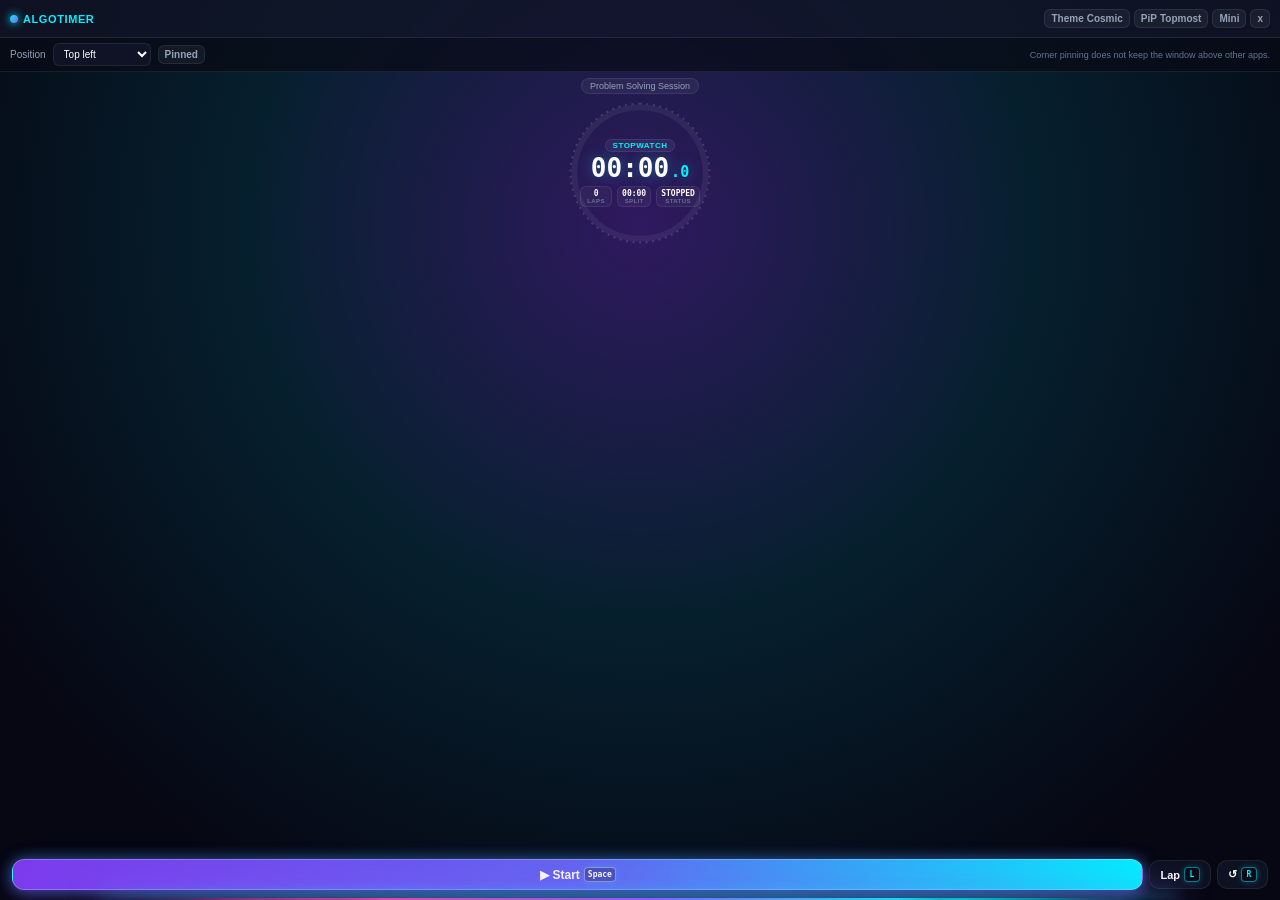
==== commit 3f78db21: "Fix floating timer reliability and shortcuts Co-authored-by: Copilot App <223556219+Copilot@users.no" ====
--- a/float.html
+++ b/float.html
@@ -1,40 +1,105 @@
 <!DOCTYPE html>
-<html lang="en" data-theme="black">
+<html lang="en" data-theme="cosmic">
 <head>
   <meta charset="UTF-8">
   <meta name="viewport" content="width=device-width, initial-scale=1.0">
-  <title>AlgoTimer - Floating Stopwatch</title>
+  <title>AlgoTimer - Persistent Floating Timer</title>
   <style>
     /* ==========================================================================
-       AlgoTimer — Premium Black Minimalist Floating Stopwatch
-       Apple Watch Aesthetics x Modern Fintech Dashboard
-       Pitch Black (#080808) & Dark Charcoal Surfaces with Vibrant Accents
+       AlgoTimer - Dynamic Cyber-Luxury Floating Screen
+       Obsidian Backdrop | Violet Nebula Glow | Electric Cyan & Magenta Accents
        ========================================================================== */
 
-    :root {
-      --bg-main: #080808;
-      --bg-secondary: #101010;
-      --bg-card: #171717;
-      --bg-card-elevated: #202020;
-      --bg-pill: rgba(16, 16, 16, 0.96);
-      --border-subtle: #303030;
-      --border-focus: #484848;
-
-      --text-primary: #FFFFFF;
-      --text-secondary: #A5A5A5;
-      --text-muted: #707070;
-
-      --accent-blue: #287BFF;
-      --accent-green: #49C98B;
-      --accent-orange: #FF4B24;
-      --accent-yellow: #FFD329;
-      --accent-purple: #995BFF;
-
-      --font-mono: ui-monospace, "SF Mono", "JetBrains Mono", Menlo, Monaco, Consolas, monospace;
-      --font-sans: -apple-system, BlinkMacSystemFont, "SF Pro Text", "Plus Jakarta Sans", "Inter", "Segoe UI", Roboto, sans-serif;
-
-      --morph-duration: 200ms;
-      --morph-easing: cubic-bezier(0.22, 1, 0.36, 1);
+    :root,
+    [data-theme="cosmic"] {
+      --bg-deep: #060713;
+      --bg-nebula: radial-gradient(circle at 50% 25%, rgba(124, 58, 237, 0.35) 0%, rgba(6, 182, 212, 0.14) 42%, rgba(6, 7, 19, 0.98) 82%);
+      --bg-surface: rgba(16, 19, 38, 0.85);
+      --bg-surface-elevated: rgba(24, 28, 56, 0.82);
+      --border-subtle: rgba(255, 255, 255, 0.08);
+      --border-active: rgba(0, 242, 254, 0.45);
+
+      --accent-cyan: #00f2fe;
+      --accent-purple: #8b5cf6;
+      --accent-magenta: #ec4899;
+      --accent-lavender: #c084fc;
+
+      --hero-btn: linear-gradient(135deg, #7c3aed 0%, #6366f1 50%, #00f2fe 100%);
+      --hero-shadow: 0 4px 18px rgba(124, 58, 237, 0.55), 0 0 14px rgba(0, 242, 254, 0.35);
+
+      --kbd-border: rgba(0, 242, 254, 0.5);
+      --kbd-color: #00f2fe;
+
+      --horizon-start: #ec4899;
+      --horizon-mid: #8b5cf6;
+      --horizon-end: #00f2fe;
+      --horizon-shadow: 0 -2px 14px 2px rgba(0, 242, 254, 0.7), 0 -4px 28px 6px rgba(139, 92, 246, 0.5);
+
+      --text-primary: #ffffff;
+      --text-secondary: #94a3b8;
+      --text-muted: #64748b;
+      --font-mono: ui-monospace, SFMono-Regular, "JetBrains Mono", Menlo, Monaco, Consolas, monospace;
+      --font-sans: -apple-system, BlinkMacSystemFont, "Plus Jakarta Sans", "Inter", "Segoe UI", Roboto, sans-serif;
+    }
+
+    [data-theme="cyan"] {
+      --bg-deep: #040914;
+      --bg-nebula: radial-gradient(circle at 50% 25%, rgba(2, 132, 199, 0.35) 0%, rgba(0, 242, 254, 0.16) 45%, rgba(4, 9, 20, 0.98) 82%);
+      --bg-surface: rgba(10, 24, 42, 0.88);
+      --bg-surface-elevated: rgba(14, 34, 58, 0.85);
+      --border-active: rgba(0, 242, 254, 0.6);
+      --accent-cyan: #00f2fe;
+      --accent-purple: #0284c7;
+      --accent-magenta: #f59e0b;
+      --accent-lavender: #7dd3fc;
+      --hero-btn: linear-gradient(135deg, #0284c7 0%, #00f2fe 100%);
+      --hero-shadow: 0 4px 18px rgba(2, 132, 199, 0.55), 0 0 16px rgba(0, 242, 254, 0.45);
+      --kbd-border: rgba(0, 242, 254, 0.65);
+      --kbd-color: #00f2fe;
+      --horizon-start: #f59e0b;
+      --horizon-mid: #0284c7;
+      --horizon-end: #00f2fe;
+      --horizon-shadow: 0 -2px 14px 2px rgba(0, 242, 254, 0.7), 0 -4px 26px 5px rgba(2, 132, 199, 0.45);
+    }
+
+    [data-theme="violet"] {
+      --bg-deep: #080616;
+      --bg-nebula: radial-gradient(circle at 50% 25%, rgba(139, 92, 246, 0.4) 0%, rgba(192, 132, 252, 0.15) 45%, rgba(8, 6, 22, 0.98) 82%);
+      --bg-surface: rgba(22, 16, 44, 0.88);
+      --bg-surface-elevated: rgba(32, 24, 62, 0.85);
+      --border-active: rgba(192, 132, 252, 0.6);
+      --accent-cyan: #c084fc;
+      --accent-purple: #a855f7;
+      --accent-magenta: #ec4899;
+      --accent-lavender: #f0abfc;
+      --hero-btn: linear-gradient(135deg, #7c3aed 0%, #c084fc 100%);
+      --hero-shadow: 0 4px 18px rgba(124, 58, 237, 0.55), 0 0 16px rgba(192, 132, 252, 0.45);
+      --kbd-border: rgba(192, 132, 252, 0.6);
+      --kbd-color: #f0abfc;
+      --horizon-start: #ec4899;
+      --horizon-mid: #a855f7;
+      --horizon-end: #c084fc;
+      --horizon-shadow: 0 -2px 14px 2px rgba(192, 132, 252, 0.7), 0 -4px 28px 6px rgba(168, 85, 247, 0.5);
+    }
+
+    [data-theme="emerald"] {
+      --bg-deep: #040e0b;
+      --bg-nebula: radial-gradient(circle at 50% 25%, rgba(16, 185, 129, 0.35) 0%, rgba(52, 211, 153, 0.15) 45%, rgba(4, 14, 11, 0.98) 82%);
+      --bg-surface: rgba(10, 30, 24, 0.88);
+      --bg-surface-elevated: rgba(16, 44, 34, 0.85);
+      --border-active: rgba(52, 211, 153, 0.6);
+      --accent-cyan: #34d399;
+      --accent-purple: #10b981;
+      --accent-magenta: #06b6d4;
+      --accent-lavender: #a7f3d0;
+      --hero-btn: linear-gradient(135deg, #059669 0%, #34d399 100%);
+      --hero-shadow: 0 4px 18px rgba(5, 150, 105, 0.55), 0 0 16px rgba(52, 211, 153, 0.45);
+      --kbd-border: rgba(52, 211, 153, 0.6);
+      --kbd-color: #6ee7b7;
+      --horizon-start: #10b981;
+      --horizon-mid: #34d399;
+      --horizon-end: #6ee7b7;
+      --horizon-shadow: 0 -2px 14px 2px rgba(52, 211, 153, 0.7), 0 -4px 28px 6px rgba(16, 185, 129, 0.45);
     }
 
     * {
@@ -42,14 +107,15 @@
       margin: 0;
       padding: 0;
       -webkit-font-smoothing: antialiased;
-      -moz-osx-font-smoothing: grayscale;
     }
 
     html, body {
       width: 100vw;
       height: 100vh;
       overflow: hidden;
-      background: var(--bg-main);
+      background-color: var(--bg-deep);
+      background-image: var(--bg-nebula);
+      background-attachment: fixed;
       font-family: var(--font-sans);
       color: var(--text-primary);
       user-select: none;
@@ -66,156 +132,44 @@
       flex-direction: column;
       position: relative;
       overflow: hidden;
-      background-color: var(--bg-main);
-    }
-
-    /* ==========================================================================
-       MODE A: MINI TIMER PILL (NUMBER ONLY)
-       Compact rounded black pill with accent milliseconds
-       ========================================================================== */
-    #mini-pill-view {
+    }
+
+    /* Bottom Horizon Flare */
+    .horizon-flare {
       position: absolute;
-      inset: 0;
-      display: flex;
-      align-items: center;
-      justify-content: center;
-      padding: 6px 12px;
-      box-sizing: border-box;
-      cursor: pointer;
-      background: transparent;
-      opacity: 0;
-      transform: scale(0.96);
-      visibility: hidden;
+      bottom: 0;
+      left: 8%;
+      right: 8%;
+      height: 2px;
+      background: linear-gradient(90deg, transparent 0%, var(--horizon-start) 20%, var(--horizon-mid) 50%, var(--horizon-end) 80%, transparent 100%);
+      box-shadow: var(--horizon-shadow);
+      border-radius: 50%;
       pointer-events: none;
-      transition: opacity var(--morph-duration) var(--morph-easing), 
-                  transform var(--morph-duration) var(--morph-easing),
-                  visibility var(--morph-duration);
-      z-index: 10;
-    }
-
-    .mini-pill-inner {
-      display: inline-flex;
-      align-items: center;
-      justify-content: center;
-      gap: 10px;
-      padding: 9px 20px;
-      border-radius: 9999px;
-      background: var(--bg-pill);
-      backdrop-filter: blur(16px);
-      -webkit-backdrop-filter: blur(16px);
-      border: 1px solid var(--border-subtle);
-      box-shadow: 0 4px 20px rgba(0, 0, 0, 0.7);
-      transition: transform 0.16s var(--morph-easing), border-color 0.2s ease, box-shadow 0.2s ease;
-      max-width: 95%;
-    }
-
-    #mini-pill-view:hover .mini-pill-inner {
-      transform: translateY(-1px) scale(1.02);
-      border-color: var(--border-focus);
-      box-shadow: 0 6px 24px rgba(0, 0, 0, 0.85);
-    }
-
-    /* Living Timer subtle glow on Pill when running */
-    .mini-pill-inner.is-running {
-      border-color: rgba(73, 201, 139, 0.4);
-      box-shadow: 0 4px 20px rgba(0, 0, 0, 0.7), 0 0 16px rgba(73, 201, 139, 0.2);
-    }
-
-    .mini-pill-inner.is-paused {
-      border-color: rgba(255, 211, 41, 0.35);
-      box-shadow: 0 4px 18px rgba(0, 0, 0, 0.7), 0 0 12px rgba(255, 211, 41, 0.15);
-    }
-
-    .mini-status-dot {
-      width: 7px;
-      height: 7px;
-      border-radius: 50%;
-      flex-shrink: 0;
-      background: var(--text-muted);
-      transition: background-color 0.2s ease, box-shadow 0.2s ease;
-    }
-
-    .mini-status-dot.running {
-      background: var(--accent-green);
-      box-shadow: 0 0 8px var(--accent-green);
-      animation: pulseDot 1.6s infinite ease-in-out;
-    }
-
-    .mini-status-dot.paused {
-      background: var(--accent-yellow);
-      box-shadow: 0 0 6px var(--accent-yellow);
-      animation: none;
-    }
-
-    @keyframes pulseDot {
-      0%, 100% { opacity: 1; transform: scale(1); }
-      50% { opacity: 0.45; transform: scale(0.85); }
-    }
-
-    .mini-timer-digits {
-      font-family: var(--font-mono);
-      font-size: clamp(18px, 6vw, 24px);
-      font-weight: 800;
-      font-variant-numeric: tabular-nums;
-      letter-spacing: -0.5px;
-      color: #FFFFFF;
-      line-height: 1;
-      white-space: nowrap;
-    }
-
-    .mini-timer-digits small {
-      font-size: 0.75em;
-      color: var(--accent-blue);
-      margin-left: 2px;
-    }
-
-    /* ==========================================================================
-       MODE B: NORMAL FLOATING WIDGET (Apple Watch + Fintech Card)
-       Suggested Dimensions: ~300px x ~235px
-       ========================================================================== */
-    #normal-widget-view {
-      position: absolute;
-      inset: 0;
-      display: flex;
-      flex-direction: column;
-      width: 100%;
-      height: 100%;
-      overflow: hidden;
-      opacity: 0;
-      transform: scale(0.96);
-      visibility: hidden;
-      pointer-events: none;
-      transition: opacity var(--morph-duration) var(--morph-easing),
-                  transform var(--morph-duration) var(--morph-easing),
-                  visibility var(--morph-duration);
-      z-index: 5;
-    }
-
-    /* Minimalist Header */
+      z-index: 20;
+    }
+
+    /* Header */
     .float-header {
-      height: 40px;
+      height: 38px;
       flex-shrink: 0;
       display: flex;
       align-items: center;
       justify-content: space-between;
       padding: 0 10px;
-      background: var(--bg-secondary);
+      background: rgba(16, 19, 38, 0.75);
       border-bottom: 1px solid var(--border-subtle);
       gap: 6px;
-      transition: opacity var(--morph-duration) var(--morph-easing),
-                  transform var(--morph-duration) var(--morph-easing);
-      transform: translateY(-8px);
-      opacity: 0;
     }
 
     .float-title {
       display: flex;
       align-items: center;
-      gap: 6px;
+      gap: 5px;
       font-size: 11px;
       font-weight: 800;
-      color: #FFFFFF;
-      letter-spacing: 0.3px;
+      color: var(--accent-cyan);
+      text-transform: uppercase;
+      letter-spacing: 0.6px;
       white-space: nowrap;
     }
 
@@ -223,7 +177,8 @@
       width: 8px;
       height: 8px;
       border-radius: 50%;
-      background: var(--accent-blue);
+      background: linear-gradient(135deg, var(--accent-cyan) 0%, var(--accent-purple) 100%);
+      box-shadow: 0 0 8px var(--accent-cyan);
       flex-shrink: 0;
     }
 
@@ -232,191 +187,195 @@
       align-items: center;
       gap: 4px;
       flex-shrink: 0;
+      -webkit-app-region: no-drag;
     }
 
     .float-btn {
-      background: var(--bg-card);
+      background: rgba(255, 255, 255, 0.05);
       border: 1px solid var(--border-subtle);
       color: var(--text-secondary);
       font-size: 10px;
       font-weight: 700;
-      padding: 4px 8px;
+      padding: 3px 6px;
       border-radius: 6px;
       cursor: pointer;
       display: inline-flex;
       align-items: center;
-      gap: 4px;
+      gap: 3px;
       white-space: nowrap;
-      transition: all 140ms var(--morph-easing);
+      transition: all 0.15s ease;
     }
 
     .float-btn:hover {
-      background: var(--bg-card-elevated);
-      border-color: var(--border-focus);
-      color: #FFFFFF;
-    }
-
-    .float-btn:active {
-      transform: scale(0.95);
+      background: rgba(255, 255, 255, 0.12);
+      border-color: var(--border-active);
+      color: #ffffff;
+      transform: translateY(-1px);
     }
 
     .float-btn.active {
-      background: var(--bg-card-elevated);
-      border-color: var(--accent-blue);
-      color: #FFFFFF;
-    }
-
-    /* Minimize to Mini Pill Button */
-    .float-btn-minimize {
-      background: var(--bg-card-elevated);
-      color: #FFFFFF;
-    }
-
-    /* Normal Body Layout */
+      background: linear-gradient(135deg, rgba(124, 58, 237, 0.4) 0%, rgba(6, 182, 212, 0.3) 100%);
+      border-color: var(--accent-cyan);
+      color: #ffffff;
+      box-shadow: 0 0 8px rgba(0, 242, 254, 0.3);
+    }
+
+    /* Main Body */
     .float-body {
       flex: 1;
-      min-height: 0;
+      min-height: 0; /* Critical for child flex scaling! */
       display: flex;
       flex-direction: column;
       align-items: center;
       justify-content: space-between;
-      padding: 8px 12px 10px;
-      gap: 6px;
+      padding: 6px 12px 10px;
+      gap: 4px;
       text-align: center;
+      position: relative;
       overflow: hidden;
-      position: relative;
     }
 
     .float-tag {
       font-size: 9px;
-      font-weight: 600;
-      color: var(--text-secondary);
-      background: var(--bg-card);
+      color: #94a3b8;
+      background: rgba(255, 255, 255, 0.05);
       border: 1px solid var(--border-subtle);
-      padding: 2px 10px;
+      padding: 2px 8px;
       border-radius: 12px;
       max-width: 90%;
       white-space: nowrap;
       overflow: hidden;
       text-overflow: ellipsis;
       flex-shrink: 0;
-      transition: opacity var(--morph-duration) var(--morph-easing),
-                  transform var(--morph-duration) var(--morph-easing);
-      transform: translateY(-4px);
-      opacity: 0;
-    }
-
-    /* Timer Hero Section */
-    .float-timer-hero {
+    }
+
+    /* Single View & Dial Area */
+    #float-single-view {
       flex: 1;
       min-height: 0;
       width: 100%;
       display: flex;
+      align-items: center;
+      justify-content: center;
+    }
+
+    .float-dial-wrapper {
+      position: relative;
+      width: min(150px, 36vh, 55vw);
+      height: min(150px, 36vh, 55vw);
+      max-width: 160px;
+      max-height: 160px;
+      margin: 0 auto;
+      display: flex;
+      align-items: center;
+      justify-content: center;
+      flex-shrink: 1;
+    }
+
+    .float-dial-svg {
+      position: absolute;
+      top: 0;
+      left: 0;
+      width: 100%;
+      height: 100%;
+      transform: rotate(-90deg);
+    }
+
+    .float-dial-ticks {
+      stroke: rgba(255, 255, 255, 0.15);
+    }
+
+    .float-dial-track {
+      stroke: rgba(255, 255, 255, 0.06);
+    }
+
+    .float-dial-progress {
+      stroke-dasharray: 439.82;
+      stroke-dashoffset: 439.82;
+      transition: stroke-dashoffset 0.15s cubic-bezier(0.4, 0, 0.2, 1);
+    }
+
+    .float-dial-content {
+      position: relative;
+      z-index: 2;
+      display: flex;
       flex-direction: column;
       align-items: center;
       justify-content: center;
-      gap: 4px;
-      position: relative;
-    }
-
-    /* Subtle Living Glow */
-    .hero-glow-halo {
-      position: absolute;
-      top: 50%;
-      left: 50%;
-      width: 170px;
-      height: 85px;
-      transform: translate(-50%, -50%);
-      border-radius: 50%;
-      background: radial-gradient(ellipse at center, rgba(40, 123, 255, 0.18) 0%, transparent 70%);
-      filter: blur(14px);
-      pointer-events: none;
-      z-index: 0;
-      opacity: 0;
-      transition: opacity 0.3s ease;
-    }
-
-    .float-timer-hero.is-running .hero-glow-halo {
-      opacity: 1;
-    }
-
-    .float-timer-hero.is-paused .hero-glow-halo {
-      opacity: 0.4;
-      background: radial-gradient(ellipse at center, rgba(255, 211, 41, 0.15) 0%, transparent 70%);
-    }
-
-    .float-status-indicator {
-      display: inline-flex;
-      align-items: center;
-      gap: 5px;
-      padding: 2px 8px;
-      border-radius: 12px;
-      background: var(--bg-card);
-      border: 1px solid var(--border-subtle);
-      margin-bottom: 2px;
-      position: relative;
-      z-index: 1;
-    }
-
-    .status-pulse-dot {
-      width: 6px;
-      height: 6px;
-      border-radius: 50%;
-      background: var(--text-muted);
-      flex-shrink: 0;
-      transition: background-color 0.2s ease;
-    }
-
-    .status-pulse-dot.running {
-      background: var(--accent-green);
-      box-shadow: 0 0 6px var(--accent-green);
-    }
-
-    .status-pulse-dot.paused {
-      background: var(--accent-yellow);
-      box-shadow: 0 0 6px var(--accent-yellow);
+      gap: 2px;
     }
 
     .float-mode-badge {
       font-size: 8px;
+      color: var(--accent-cyan);
+      letter-spacing: 0.5px;
       font-weight: 800;
-      letter-spacing: 0.6px;
-      color: var(--text-secondary);
       text-transform: uppercase;
+      background: rgba(255, 255, 255, 0.06);
+      padding: 1px 7px;
+      border-radius: 10px;
+      border: 1px solid var(--border-subtle);
     }
 
     .float-clock {
-      position: relative;
-      z-index: 1;
       font-family: var(--font-mono);
-      font-size: clamp(24px, 7vh, 34px);
+      font-size: clamp(20px, 6vh, 26px);
       font-weight: 800;
-      font-variant-numeric: tabular-nums;
-      letter-spacing: -1px;
-      color: #FFFFFF;
+      color: #ffffff;
+      text-shadow: 0 0 14px rgba(0, 242, 254, 0.35);
       line-height: 1.1;
-      white-space: nowrap;
     }
 
     .float-clock small {
-      font-size: 0.72em;
-      color: var(--accent-blue);
+      font-size: clamp(12px, 3.5vh, 15px);
+      color: var(--accent-cyan);
       margin-left: 2px;
     }
 
     .float-clock.warning {
-      color: var(--accent-orange);
+      color: #f43f5e;
+      text-shadow: 0 0 16px rgba(244, 63, 94, 0.6);
+    }
+
+    /* Sub-Gauges (LAPS, SPLIT, STATUS) */
+    .float-sub-gauges {
+      display: flex;
+      gap: 5px;
+      margin-top: 2px;
+    }
+
+    .float-sub-gauge {
+      background: rgba(255, 255, 255, 0.04);
+      border: 1px solid var(--border-subtle);
+      border-radius: 6px;
+      padding: 2px 4px;
+      min-width: 32px;
+      display: flex;
+      flex-direction: column;
+      align-items: center;
+    }
+
+    .float-sub-val {
+      font-family: var(--font-mono);
+      font-size: 8px;
+      font-weight: 700;
+      color: var(--text-primary);
+    }
+
+    .float-sub-lbl {
+      font-size: 6px;
+      font-weight: 700;
+      letter-spacing: 0.4px;
+      color: var(--text-muted);
     }
 
     /* Dual Clocks View */
     .float-dual-box {
-      position: relative;
-      z-index: 1;
       display: flex;
       flex-direction: column;
       gap: 4px;
       width: 100%;
-      background: var(--bg-card);
+      background: var(--bg-surface);
       border: 1px solid var(--border-subtle);
       border-radius: 10px;
       padding: 6px 10px;
@@ -431,142 +390,75 @@
 
     .float-dual-label {
       font-size: 10px;
-      color: var(--text-secondary);
+      color: #94a3b8;
       font-weight: 700;
     }
 
     .float-dual-digits {
       font-family: var(--font-mono);
-      font-size: 15px;
+      font-size: 16px;
       font-weight: 800;
-      font-variant-numeric: tabular-nums;
-      color: #FFFFFF;
+      color: #ffffff;
+      text-shadow: 0 0 12px rgba(0, 242, 254, 0.25);
     }
 
     .float-dual-digits.warning {
-      color: var(--accent-orange);
-    }
-
-    /* ==========================================================================
-       ACTION CONTROLS ROW — Apple Watch Squircle Buttons
-       ========================================================================== */
+      color: #f43f5e;
+    }
+
+    /* Controls Row */
     .float-controls {
       flex-shrink: 0;
       display: flex;
       align-items: center;
       justify-content: center;
-      gap: 8px;
+      gap: 6px;
       width: 100%;
       margin-top: 2px;
-      transition: opacity var(--morph-duration) var(--morph-easing),
-                  transform var(--morph-duration) var(--morph-easing);
-      transform: translateY(8px);
-      opacity: 0;
     }
 
     .float-ctrl-btn {
-      background: var(--bg-card);
+      background: var(--bg-surface);
       border: 1px solid var(--border-subtle);
-      color: var(--text-primary);
-      border-radius: 12px;
-      padding: 7px 12px;
+      color: #ffffff;
+      border-radius: 10px;
+      padding: 6px 10px;
       font-size: 11px;
       font-weight: 700;
       cursor: pointer;
       display: inline-flex;
       align-items: center;
       justify-content: center;
-      gap: 5px;
-      transition: all 140ms var(--morph-easing);
-      user-select: none;
+      gap: 4px;
+      transition: all 0.15s ease;
     }
 
     .float-ctrl-btn:hover {
-      background: var(--bg-card-elevated);
-      border-color: var(--border-focus);
+      background: rgba(255, 255, 255, 0.12);
+      border-color: var(--border-active);
       transform: translateY(-1px);
-    }
-
-    .float-ctrl-btn:active {
-      transform: scale(0.95);
-    }
-
-    #btn-reset:active {
-      transform: scale(0.95) rotate(-15deg);
     }
 
     .float-ctrl-primary {
       flex: 1.4;
-      background: var(--accent-blue);
-      border: 1px solid rgba(255, 255, 255, 0.15);
-      color: #FFFFFF;
-      padding: 8px 16px;
-      border-radius: 14px;
+      background: var(--hero-btn);
+      border: 1px solid rgba(255, 255, 255, 0.25);
+      color: #ffffff;
+      padding: 7px 14px;
+      border-radius: 12px;
+      box-shadow: var(--hero-shadow);
       font-size: 12px;
       font-weight: 800;
-      box-shadow: 0 4px 16px rgba(40, 123, 255, 0.35);
-      position: relative;
-      overflow: hidden;
-      transition: background 160ms var(--morph-easing),
-                  box-shadow 160ms var(--morph-easing),
-                  transform 140ms var(--morph-easing);
     }
 
     .float-ctrl-primary:hover {
-      background: #3c8aff;
-      box-shadow: 0 6px 20px rgba(40, 123, 255, 0.5);
-    }
-
-    .float-ctrl-primary:active {
-      transform: scale(0.96);
+      transform: translateY(-1px);
+      box-shadow: 0 6px 24px rgba(124, 58, 237, 0.7), 0 0 16px rgba(0, 242, 254, 0.5);
     }
 
     .float-ctrl-primary.running {
-      background: var(--accent-orange);
-      box-shadow: 0 4px 16px rgba(255, 75, 36, 0.45);
-    }
-
-    .float-ctrl-primary.running:hover {
-      background: #ff6140;
-    }
-
-    .btn-icon-wrap {
-      position: relative;
-      width: 12px;
-      height: 12px;
-      display: inline-flex;
-      align-items: center;
-      justify-content: center;
-      flex-shrink: 0;
-    }
-
-    .btn-icon-wrap svg {
-      position: absolute;
-      inset: 0;
-      width: 100%;
-      height: 100%;
-      transition: opacity 160ms var(--morph-easing),
-                  transform 160ms var(--morph-easing);
-    }
-
-    .float-ctrl-primary:not(.running) .icon-play {
-      opacity: 1;
-      transform: scale(1) rotate(0deg);
-    }
-
-    .float-ctrl-primary:not(.running) .icon-pause {
-      opacity: 0;
-      transform: scale(0.6) rotate(-90deg);
-    }
-
-    .float-ctrl-primary.running .icon-play {
-      opacity: 0;
-      transform: scale(0.6) rotate(90deg);
-    }
-
-    .float-ctrl-primary.running .icon-pause {
-      opacity: 1;
-      transform: scale(1) rotate(0deg);
+      background: linear-gradient(135deg, #e11d48 0%, #f43f5e 100%);
+      box-shadow: 0 4px 20px rgba(225, 29, 72, 0.6);
     }
 
     /* Shortcut Keycaps */
@@ -580,330 +472,260 @@
       font-family: var(--font-mono);
       font-size: 8px;
       font-weight: 800;
+      color: var(--kbd-color);
+      background: rgba(0, 0, 0, 0.35);
+      border: 1px solid var(--kbd-border);
+      border-radius: 4px;
+      box-shadow: 0 0 6px rgba(0, 242, 254, 0.25);
+    }
+
+    .float-ctrl-primary kbd.float-key {
+      color: #ffffff;
+      border-color: rgba(255, 255, 255, 0.4);
+      background: rgba(0, 0, 0, 0.25);
+    }
+
+    /* ================= RESPONSIVE ADAPTATIONS ================= */
+    /* COMPACT MODE (Height < 330px or Width < 290px) */
+    @media (max-height: 330px), (max-width: 290px) {
+      .float-tag,
+      .float-sub-gauges,
+      .btn-lbl {
+        display: none !important;
+      }
+      .float-dial-wrapper {
+        width: min(105px, 34vh);
+        height: min(105px, 34vh);
+      }
+      .float-clock {
+        font-size: 19px;
+      }
+      .float-clock small {
+        font-size: 12px;
+      }
+      .float-body {
+        padding: 4px 8px 6px;
+        gap: 3px;
+      }
+      .float-ctrl-btn {
+        padding: 4px 8px;
+        font-size: 10px;
+      }
+      .float-ctrl-primary {
+        padding: 5px 12px;
+        font-size: 11px;
+      }
+    }
+
+    /* MINI / MICRO MODE (Height < 210px) */
+    @media (max-height: 210px) {
+      .float-tag,
+      .float-sub-gauges,
+      .float-dial-svg,
+      .btn-lbl {
+        display: none !important;
+      }
+      .float-dial-wrapper {
+        width: 100%;
+        height: auto;
+        margin: 0;
+      }
+      .float-clock {
+        font-size: 21px;
+      }
+      .float-clock small {
+        font-size: 13px;
+      }
+      .float-body {
+        padding: 2px 8px 4px;
+        justify-content: center;
+        gap: 4px;
+      }
+      .float-controls {
+        margin-top: 0;
+      }
+      .float-ctrl-btn {
+        padding: 3px 6px;
+        font-size: 9px;
+      }
+    }
+    .float-position-row {
+      display: flex;
+      align-items: center;
+      gap: 7px;
+      padding: 5px 10px;
+      border-bottom: 1px solid var(--border-subtle);
+      background: rgba(8, 10, 22, 0.72);
+      color: var(--text-secondary);
+      font-size: 10px;
+    }
+    .float-position-row select {
+      min-width: 98px;
+      padding: 4px 6px;
+      border: 1px solid var(--border-subtle);
+      border-radius: 6px;
+      background: #101326;
+      color: var(--text-primary);
+      font: inherit;
+    }
+    #float-position-note {
+      margin-left: auto;
       color: var(--text-muted);
-      background: var(--bg-main);
-      border: 1px solid var(--border-subtle);
-      border-radius: 4px;
-    }
-
-    .float-ctrl-primary kbd.float-key {
-      color: #FFFFFF;
-      background: rgba(0, 0, 0, 0.3);
-      border-color: rgba(255, 255, 255, 0.2);
-    }
-
-    /* Sub-Gauges (LAPS, SPLIT, STATUS) */
-    .float-sub-gauges {
-      display: flex;
+      font-size: 9px;
+      text-align: right;
+    }
+    .float-mini-view {
+      display: none;
+      width: 100%;
+      height: 100%;
+      align-items: center;
+      justify-content: center;
+      flex-direction: column;
+      gap: 5px;
+      cursor: pointer;
+      background: #080a12;
+      border: 1px solid var(--border-active);
+      border-radius: 12px;
+      box-shadow: 0 0 18px rgba(0, 242, 254, 0.14);
+    }
+    .mini-clock {
+      color: #fff;
+      font-family: var(--font-mono);
+      font-size: 30px;
+      font-weight: 800;
+      line-height: 1;
+      text-shadow: 0 0 14px rgba(0, 242, 254, 0.35);
+    }
+    .mini-status {
+      display: inline-flex;
+      align-items: center;
       gap: 6px;
-      margin-top: 2px;
-      flex-shrink: 0;
-      transition: opacity var(--morph-duration) var(--morph-easing),
-                  transform var(--morph-duration) var(--morph-easing);
-      transform: translateY(6px);
-      opacity: 0;
-    }
-
-    .float-sub-gauge {
-      background: var(--bg-card);
-      border: 1px solid var(--border-subtle);
-      border-radius: 8px;
-      padding: 3px 8px;
-      min-width: 44px;
-      display: flex;
-      flex-direction: column;
-      align-items: center;
-    }
-
-    .float-sub-val {
-      font-family: var(--font-mono);
+      color: var(--text-secondary);
       font-size: 9px;
       font-weight: 700;
-      font-variant-numeric: tabular-nums;
-      color: var(--text-primary);
-    }
-
-    .float-sub-lbl {
-      font-size: 7px;
-      font-weight: 800;
-      letter-spacing: 0.5px;
-      color: var(--text-muted);
-    }
-
-    /* ==========================================================================
-       MODE C: OPTIONAL EXPANDED MODE (Height >= 320px)
-       ========================================================================== */
-    .float-expanded-laps {
-      display: none;
-      width: 100%;
-      flex: 1;
-      min-height: 90px;
-      max-height: 180px;
-      background: var(--bg-card);
-      border: 1px solid var(--border-subtle);
-      border-radius: 12px;
-      padding: 8px 10px;
-      margin-top: 4px;
-      flex-direction: column;
-      gap: 6px;
-      overflow: hidden;
-    }
-
-    .expanded-laps-header {
-      display: flex;
-      align-items: center;
-      justify-content: space-between;
-      font-size: 10px;
-      font-weight: 800;
-      color: var(--text-secondary);
-      text-transform: uppercase;
-      padding-bottom: 4px;
-      border-bottom: 1px solid var(--border-subtle);
-    }
-
-    .lap-count-pill {
-      background: var(--accent-blue);
-      color: #FFFFFF;
-      font-size: 9px;
-      padding: 1px 6px;
-      border-radius: 10px;
-      font-family: var(--font-mono);
-    }
-
-    .expanded-laps-list {
-      flex: 1;
-      overflow-y: auto;
-      display: flex;
-      flex-direction: column;
-      gap: 4px;
-      padding-right: 2px;
-    }
-
-    .expanded-lap-row {
-      display: flex;
-      align-items: center;
-      justify-content: space-between;
-      font-size: 10px;
-      padding: 4px 8px;
-      background: var(--bg-secondary);
-      border-radius: 6px;
-      font-family: var(--font-mono);
-      font-variant-numeric: tabular-nums;
-    }
-
-    .expanded-lap-num { color: var(--accent-blue); font-weight: 700; }
-    .expanded-lap-split { color: var(--text-secondary); }
-    .expanded-lap-total { color: #FFFFFF; font-weight: 700; }
-
-    .expanded-lap-empty {
-      font-size: 10px;
-      color: var(--text-muted);
-      text-align: center;
-      padding: 12px 0;
-    }
-
-    .expanded-lap-row.new-lap {
-      animation: lapSlideIn 200ms var(--morph-easing) forwards;
-    }
-
-    @keyframes lapSlideIn {
-      0% {
-        opacity: 0;
-        transform: translateY(-6px) scale(0.98);
-        background: rgba(40, 123, 255, 0.25);
-      }
-      100% {
-        opacity: 1;
-        transform: translateY(0) scale(1);
-        background: var(--bg-secondary);
-      }
-    }
-
-    /* ==========================================================================
-       MAGIC MORPH VIEW SWITCHES
-       ========================================================================== */
-    body.mode-mini #mini-pill-view {
-      opacity: 1;
-      transform: scale(1);
-      visibility: visible;
-      pointer-events: auto;
-    }
-
-    body.mode-mini #normal-widget-view {
-      opacity: 0;
-      transform: scale(0.96);
-      visibility: hidden;
-      pointer-events: none;
-    }
-
-    body.mode-normal #mini-pill-view {
-      opacity: 0;
-      transform: scale(0.96);
-      visibility: hidden;
-      pointer-events: none;
-    }
-
-    body.mode-normal #normal-widget-view {
-      opacity: 1;
-      transform: scale(1);
-      visibility: visible;
-      pointer-events: auto;
-    }
-
-    body.mode-normal .float-header,
-    body.mode-normal .float-tag,
-    body.mode-normal .float-controls,
-    body.mode-normal .float-sub-gauges {
-      opacity: 1;
-      transform: translateY(0);
-    }
-
-    /* When expanded (height >= 320px), show laps list */
-    body.mode-normal.is-expanded .float-expanded-laps {
-      display: flex;
-    }
-
-    body.mode-normal.is-expanded .float-sub-gauges {
-      display: none;
-    }
-
-    /* Reduced Motion */
-    @media (prefers-reduced-motion: reduce) {
-      *, *::before, *::after {
-        animation-duration: 0.01ms !important;
-        animation-iteration-count: 1 !important;
-        transition-duration: 0.01ms !important;
-        scroll-behavior: auto !important;
-      }
+      letter-spacing: 0.8px;
+    }
+    #float-mini-dot { width: 6px; height: 6px; border-radius: 50%; background: #64748b; }
+    body[data-view-mode="mini"] #float-mini-view { display: flex; }
+    body[data-view-mode="mini"] .float-header,
+    body[data-view-mode="mini"] .float-position-row,
+    body[data-view-mode="mini"] .float-body,
+    body[data-view-mode="mini"] .horizon-flare { display: none !important; }
+    body[data-view-mode="mini"] #float-widget { padding: 5px; }
+    @media (max-width: 360px) {
+      .float-position-row { gap: 4px; padding: 4px 6px; }
+      #float-position-note { max-width: 120px; }
+      .float-btn { padding: 3px 4px; }
     }
   </style>
 </head>
-<body class="mode-normal">
+<body data-size="normal" data-view-mode="expanded">
   <div id="float-widget">
-
-    <!-- ================= MODE A: MINI TIMER PILL ================= -->
-    <div id="mini-pill-view" class="mini-pill-card" title="Click to expand floating stopwatch">
-      <div class="mini-pill-inner" id="mini-pill-inner">
-        <span class="mini-status-dot" id="mini-status-dot"></span>
-        <span class="mini-timer-digits" id="mini-timer-digits">00:00:00<small id="mini-timer-millis">.00</small></span>
+    <div id="float-mini-view" class="float-mini-view" role="button" tabindex="0" aria-label="Expand AlgoTimer">
+      <span class="mini-clock" id="float-mini-clock">00:00</span>
+      <span class="mini-status"><span id="float-mini-dot" aria-hidden="true"></span><span id="float-mini-status">READY</span></span>
+    </div>
+    <!-- Ambient Horizon Light Flare -->
+    <div class="horizon-flare" aria-hidden="true"></div>
+
+    <!-- Header -->
+    <div class="float-header">
+      <div class="float-title"><span class="float-icon"></span><span>AlgoTimer</span></div>
+      <div class="float-actions">
+        <button class="float-btn" id="btn-float-theme" title="Change color theme">Theme <span class="btn-lbl" id="float-theme-label">Cosmic</span></button>
+        <button class="float-btn" id="btn-pip-always-ontop" title="Open browser-managed picture-in-picture; the browser controls its position">PiP <span class="btn-lbl" id="btn-pip-text">Topmost</span></button>
+        <button class="float-btn" id="btn-size-cycle" title="Minimize to mini timer"><span id="size-label">Mini</span></button>
+        <button class="float-btn" id="btn-close-float" title="Close floating timer" aria-label="Close floating timer">x</button>
       </div>
     </div>
-
-    <!-- ================= MODE B & C: NORMAL / EXPANDED WIDGET ================= -->
-    <div id="normal-widget-view">
-      <!-- Minimalist Header -->
-      <div class="float-header">
-        <div class="float-title">
-          <span class="float-icon"></span>
-          <span>AlgoTimer</span>
-        </div>
-        <div class="float-actions">
-          <!-- Minimize to Mini Pill Button -->
-          <button class="float-btn float-btn-minimize" id="btn-minimize-to-mini" title="Minimize to Mini Timer Pill">
-            🗕 <span class="btn-lbl">Mini</span>
-          </button>
-
-          <!-- Always on Top PiP -->
-          <button class="float-btn" id="btn-pip-always-ontop" title="Always on Top (Floats over all apps)">
-            📌 <span class="btn-lbl" id="btn-pip-text">Pin</span>
-          </button>
-
-          <!-- Corner cycler -->
-          <button class="float-btn" id="btn-corner-cycle" title="Dock to Screen Corners (TR, BR, BL, TL)">
-            ↗ <span id="corner-label">TR</span>
-          </button>
-        </div>
-      </div>
-
-      <!-- Body -->
-      <div class="float-body">
-        <div class="float-tag" id="float-problem-title">Problem Solving Session</div>
-
-        <!-- Timer Hero (With Subtle Living Glow) -->
-        <div class="float-timer-hero" id="float-timer-hero">
-          <div class="hero-glow-halo" aria-hidden="true"></div>
-
-          <div class="float-status-indicator">
-            <span class="status-pulse-dot" id="normal-status-dot"></span>
-            <span class="float-mode-badge" id="float-mode-badge">STOPWATCH</span>
-          </div>
-
-          <div class="float-clock" id="float-clock-single">
-            00:00:00<small id="float-millis">.00</small>
-          </div>
-
-          <!-- Dual Clocks View -->
-          <div class="float-dual-box" id="float-clock-dual" style="display: none;">
-            <div class="float-dual-row">
-              <span class="float-dual-label">⏱️ Elapsed</span>
-              <span class="float-dual-digits" id="float-dual-sw">00:00:00</span>
-            </div>
-            <div class="float-dual-row">
-              <span class="float-dual-label">⏳ Target</span>
-              <span class="float-dual-digits" id="float-dual-timer">30:00:00</span>
+    <div class="float-position-row" id="float-position-row">
+      <label for="float-corner-select">Position</label>
+      <select id="float-corner-select" aria-label="Floating timer corner">
+        <option value="top-left">Top left</option>
+        <option value="top-right">Top right</option>
+        <option value="bottom-left">Bottom left</option>
+        <option value="bottom-right">Bottom right</option>
+      </select>
+      <button class="float-btn" id="btn-pin-corner" aria-pressed="true">Pinned</button>
+      <span id="float-position-note">Corner pinning does not keep the window above other apps.</span>
+    </div>
+
+    <!-- Body -->
+    <div class="float-body">
+      <div class="float-tag" id="float-problem-title">Problem Solving Session</div>
+
+      <!-- Single Clock Dial View (Stopwatch or Target Timer) -->
+      <div id="float-single-view">
+        <div class="float-dial-wrapper">
+          <svg class="float-dial-svg" viewBox="0 0 160 160">
+            <defs>
+              <linearGradient id="timerGrad" x1="0%" y1="0%" x2="100%" y2="100%">
+                <stop offset="0%" stop-color="#00f2fe" id="grad-stop-1" />
+                <stop offset="50%" stop-color="#8b5cf6" id="grad-stop-2" />
+                <stop offset="100%" stop-color="#ec4899" id="grad-stop-3" />
+              </linearGradient>
+              <filter id="timerGlow" x="-20%" y="-20%" width="140%" height="140%">
+                <feGaussianBlur stdDeviation="3" result="blur" />
+                <feMerge>
+                  <feMergeNode in="blur" />
+                  <feMergeNode in="SourceGraphic" />
+                </feMerge>
+              </filter>
+            </defs>
+            <!-- Outer Precision Ticks -->
+            <circle class="float-dial-ticks" cx="80" cy="80" r="74" stroke="rgba(255, 255, 255, 0.16)" stroke-dasharray="2 5" stroke-width="2" fill="none" />
+            <!-- Base Track -->
+            <circle class="float-dial-track" cx="80" cy="80" r="70" stroke="rgba(255, 255, 255, 0.06)" stroke-width="6" fill="none"></circle>
+            <!-- Active Progress Arc -->
+            <circle class="float-dial-progress" id="float-dial-progress" cx="80" cy="80" r="70" stroke="url(#timerGrad)" filter="url(#timerGlow)" stroke-width="6" stroke-linecap="round" fill="none"></circle>
+          </svg>
+
+          <div class="float-dial-content">
+            <div class="float-mode-badge" id="float-mode-badge">STOPWATCH</div>
+            <div class="float-clock" id="float-clock-single">00:00<small id="float-millis">.0</small></div>
+
+            <!-- 3 Mini Sub-Indicators -->
+            <div class="float-sub-gauges">
+              <div class="float-sub-gauge" title="Total Laps">
+                <span class="float-sub-val" id="float-sub-laps">0</span>
+                <span class="float-sub-lbl">LAPS</span>
+              </div>
+              <div class="float-sub-gauge" title="Current Split">
+                <span class="float-sub-val" id="float-sub-split">00:00</span>
+                <span class="float-sub-lbl">SPLIT</span>
+              </div>
+              <div class="float-sub-gauge" title="Timer Status">
+                <span class="float-sub-val" id="float-sub-state">READY</span>
+                <span class="float-sub-lbl">STATUS</span>
+              </div>
             </div>
           </div>
         </div>
-
-        <!-- Apple Watch Style Squircle Controls -->
-        <div class="float-controls">
-          <button class="float-ctrl-btn float-ctrl-primary" id="btn-play">
-            <span class="btn-icon-wrap" aria-hidden="true">
-              <svg class="icon-play" viewBox="0 0 24 24" fill="currentColor">
-                <polygon points="6 4 20 12 6 20 6 4"></polygon>
-              </svg>
-              <svg class="icon-pause" viewBox="0 0 24 24" fill="currentColor">
-                <rect x="5" y="4" width="4" height="16" rx="1"></rect>
-                <rect x="15" y="4" width="4" height="16" rx="1"></rect>
-              </svg>
-            </span>
-            <span id="btn-play-text">Start</span>
-            <kbd class="float-key">Space</kbd>
-          </button>
-          <button class="float-ctrl-btn" id="btn-lap">
-            <svg viewBox="0 0 24 24" fill="none" stroke="currentColor" stroke-width="2" width="12" height="12">
-              <path d="M4 15s1-1 4-1 5 2 8 2 4-1 4-1V3s-1 1-4 1-5-2-8-2-4 1-4 1z"></path>
-              <line x1="4" y1="22" x2="4" y2="15"></line>
-            </svg>
-            <span>Lap</span>
-            <kbd class="float-key">L</kbd>
-          </button>
-          <button class="float-ctrl-btn" id="btn-reset">
-            <svg viewBox="0 0 24 24" fill="none" stroke="currentColor" stroke-width="2" width="12" height="12">
-              <path d="M3 12a9 9 0 1 0 9-9 9.75 9.75 0 0 0-6.74 2.74L3 8"></path>
-              <path d="M3 3v5h5"></path>
-            </svg>
-            <span>Reset</span>
-            <kbd class="float-key">R</kbd>
-          </button>
+      </div>
+
+      <!-- Dual Clocks View (Both Active) -->
+      <div class="float-dual-box" id="float-clock-dual" style="display: none;">
+        <div class="float-dual-row">
+          <span class="float-dual-label">⏱️ Elapsed</span>
+          <span class="float-dual-digits" id="float-dual-sw">00:00:00</span>
         </div>
-
-        <!-- Sub-Gauges (Normal Mode) -->
-        <div class="float-sub-gauges" id="float-sub-gauges">
-          <div class="float-sub-gauge" title="Total Laps">
-            <span class="float-sub-val" id="float-sub-laps">0</span>
-            <span class="float-sub-lbl">LAPS</span>
-          </div>
-          <div class="float-sub-gauge" title="Current Split">
-            <span class="float-sub-val" id="float-sub-split">00:00</span>
-            <span class="float-sub-lbl">SPLIT</span>
-          </div>
-          <div class="float-sub-gauge" title="Timer Status">
-            <span class="float-sub-val" id="float-sub-state">READY</span>
-            <span class="float-sub-lbl">STATUS</span>
-          </div>
+        <div class="float-dual-row">
+          <span class="float-dual-label">⏳ Target</span>
+          <span class="float-dual-digits" id="float-dual-timer">30:00:00</span>
         </div>
-
-        <!-- Expanded Mode Laps History (Visible only when window is tall >= 320px) -->
-        <div class="float-expanded-laps" id="float-expanded-laps">
-          <div class="expanded-laps-header">
-            <span>Recent Laps</span>
-            <span id="expanded-lap-count" class="lap-count-pill">0</span>
-          </div>
-          <div class="expanded-laps-list" id="expanded-laps-list">
-            <div class="expanded-lap-empty">No laps recorded yet. Press L to record split.</div>
-          </div>
-        </div>
+      </div>
+
+      <!-- Controls with Shortcut Keycaps -->
+      <div class="float-controls">
+        <button class="float-ctrl-btn float-ctrl-primary" id="btn-play">
+          ▶ <span id="btn-play-text">Start</span> <kbd class="float-key">Space</kbd>
+        </button>
+        <button class="float-ctrl-btn" id="btn-lap">
+          Lap <kbd class="float-key">L</kbd>
+        </button>
+        <button class="float-ctrl-btn" id="btn-reset">
+          ↺ <kbd class="float-key">R</kbd>
+        </button>
       </div>
     </div>
   </div>
@@ -911,4 +733,4 @@
   <script src="popup/audio.js"></script>
   <script src="float.js"></script>
 </body>
-</html>+</html>
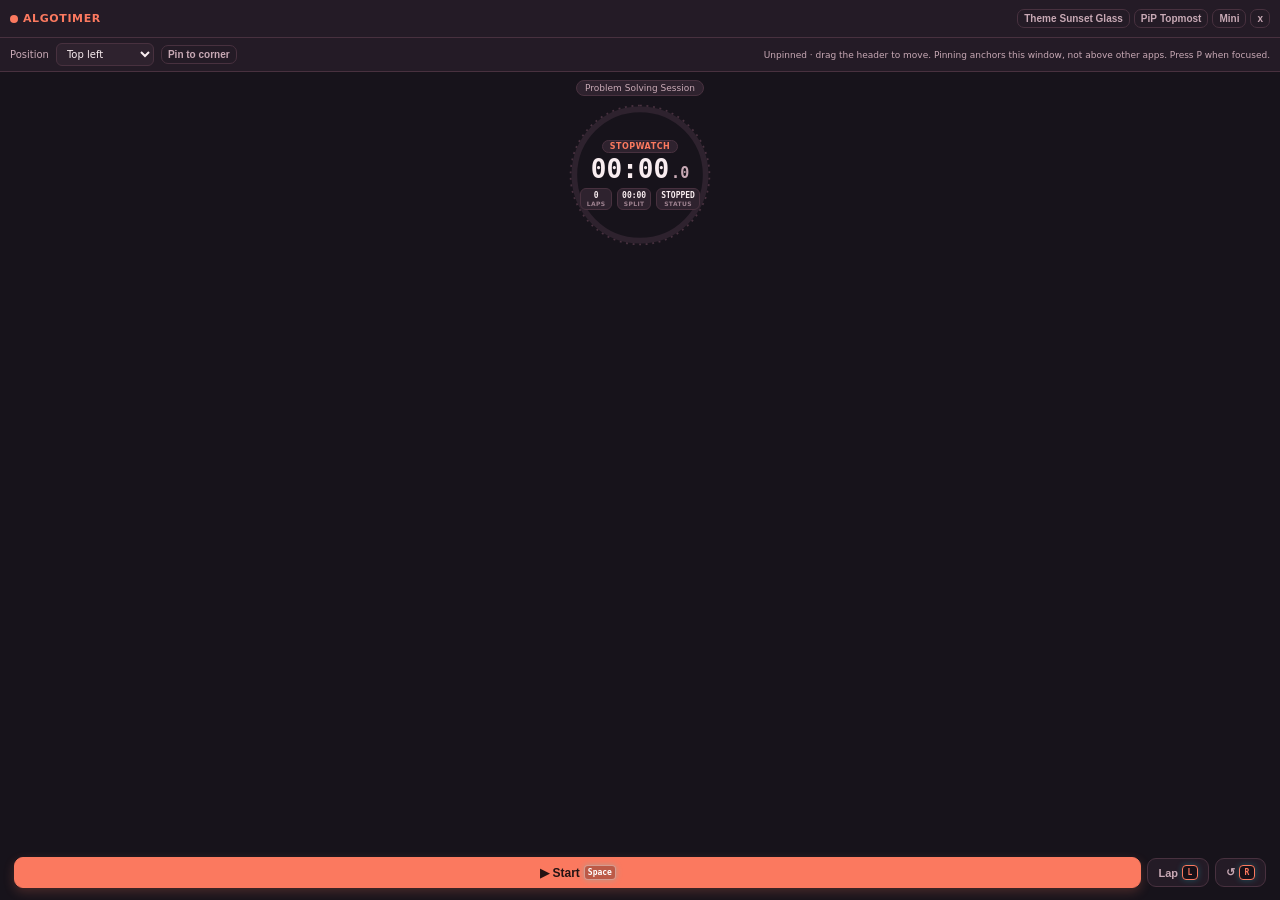
==== commit 01e4ec98: "Modernize AlgoTimer and add Windows companion Co-authored-by: Copilot App <223556219+Copilot@users.n" ====
--- a/float.html
+++ b/float.html
@@ -1,5 +1,5 @@
 <!DOCTYPE html>
-<html lang="en" data-theme="cosmic">
+<html lang="en" data-theme="sunset">
 <head>
   <meta charset="UTF-8">
   <meta name="viewport" content="width=device-width, initial-scale=1.0">
@@ -40,6 +40,12 @@
       --text-muted: #64748b;
       --font-mono: ui-monospace, SFMono-Regular, "JetBrains Mono", Menlo, Monaco, Consolas, monospace;
       --font-sans: -apple-system, BlinkMacSystemFont, "Plus Jakarta Sans", "Inter", "Segoe UI", Roboto, sans-serif;
+    }
+
+    .pin-control[aria-pressed="true"] {
+      color: var(--accent-cyan);
+      background: color-mix(in srgb, var(--accent-cyan) 9%, white);
+      border-color: var(--border-active);
     }
 
     [data-theme="cyan"] {
@@ -617,10 +623,295 @@
       #float-position-note { max-width: 120px; }
       .float-btn { padding: 3px 4px; }
     }
+
+    :root,
+    [data-theme="sunset"] {
+      color-scheme: dark;
+      --bg-deep: #17131b;
+      --bg-nebula: none;
+      --bg-surface: #241b26;
+      --bg-surface-elevated: #2e222e;
+      --border-subtle: #48313f;
+      --border-active: #fb795f;
+      --accent-cyan: #fb795f;
+      --accent-purple: #fb795f;
+      --accent-magenta: #e85c83;
+      --accent-lavender: #c084fc;
+      --hero-btn: #fb795f;
+      --hero-text: #241313;
+      --hero-shadow: 0 4px 11px rgba(251, 121, 95, 0.22);
+      --kbd-border: #fb795f;
+      --kbd-color: #fb795f;
+      --alert-text: #ffd6dc;
+      --alert-bg: #3a1c24;
+      --alert-border: #70404b;
+      --text-primary: #f9edf0;
+      --text-secondary: #c8a9b5;
+      --text-muted: #9e8290;
+      --font-sans: Inter, ui-sans-serif, system-ui, -apple-system, "Segoe UI", sans-serif;
+    }
+
+    [data-theme="warm"] {
+      color-scheme: light;
+      --bg-deep: #f4f0e9;
+      --bg-surface: #fffdf9;
+      --bg-surface-elevated: #f7f1e9;
+      --border-subtle: #e8ded3;
+      --border-active: #f3a46e;
+      --accent-cyan: #e86825;
+      --accent-purple: #e86825;
+      --accent-magenta: #c65337;
+      --accent-lavender: #f97316;
+      --hero-btn: #e86825;
+      --hero-text: #2d1b0e;
+      --hero-shadow: 0 4px 11px rgba(232, 104, 37, 0.2);
+      --kbd-border: #e86825;
+      --kbd-color: #e86825;
+      --alert-text: #8f2938;
+      --alert-bg: #fff0f1;
+      --alert-border: #f3c9ce;
+      --text-primary: #3e332a;
+      --text-secondary: #75685d;
+      --text-muted: #887b70;
+    }
+
+    [data-theme="aurora"] {
+      color-scheme: light;
+      --bg-deep: #eef0fb;
+      --bg-surface: #ffffff;
+      --bg-surface-elevated: #f6f6ff;
+      --border-subtle: #dce0f2;
+      --border-active: #aaa5ed;
+      --accent-cyan: #6758d8;
+      --accent-purple: #6758d8;
+      --accent-magenta: #e55c7c;
+      --accent-lavender: #8b5cf6;
+      --hero-btn: #6758d8;
+      --hero-text: #ffffff;
+      --hero-shadow: 0 4px 11px rgba(103, 88, 216, 0.2);
+      --kbd-border: #6758d8;
+      --kbd-color: #6758d8;
+      --alert-text: #8f2938;
+      --alert-bg: #fff0f1;
+      --alert-border: #f3c9ce;
+      --text-primary: #24294e;
+      --text-secondary: #59617e;
+      --text-muted: #747c98;
+    }
+
+    [data-theme="graphite"] {
+      color-scheme: dark;
+      --bg-deep: #19181e;
+      --bg-surface: #24232b;
+      --bg-surface-elevated: #2d2b35;
+      --border-subtle: #393741;
+      --border-active: #b59aff;
+      --accent-cyan: #c0a3ff;
+      --accent-purple: #9d7de8;
+      --accent-magenta: #f2c65d;
+      --accent-lavender: #c0a3ff;
+      --hero-btn: #8b6ee8;
+      --hero-text: #17121f;
+      --hero-shadow: 0 4px 11px rgba(139, 110, 232, 0.25);
+      --kbd-border: #c0a3ff;
+      --kbd-color: #c0a3ff;
+      --alert-text: #ffd6dc;
+      --alert-bg: #3a1c24;
+      --alert-border: #70404b;
+      --text-primary: #f0eef6;
+      --text-secondary: #b8b3c5;
+      --text-muted: #8b8798;
+    }
+
+    [data-theme="black"] {
+      color-scheme: dark;
+      --bg-deep: #000000;
+      --bg-surface: #080808;
+      --bg-surface-elevated: #111111;
+      --border-subtle: #292929;
+      --border-active: #f5cc55;
+      --accent-cyan: #f5cc55;
+      --accent-purple: #d7ae3e;
+      --accent-magenta: #8eeaff;
+      --accent-lavender: #c4a8ff;
+      --hero-btn: #f5cc55;
+      --hero-text: #17140b;
+      --hero-shadow: 0 4px 14px rgba(245, 204, 85, 0.24);
+      --kbd-border: #f5cc55;
+      --kbd-color: #f5cc55;
+      --alert-text: #ffb4be;
+      --alert-bg: #2b1115;
+      --alert-border: #6a2931;
+      --text-primary: #f5f5f5;
+      --text-secondary: #c8c8c8;
+      --text-muted: #a5a5a5;
+    }
+
+    body {
+      background-color: var(--bg-deep);
+      background-image: none;
+      color: var(--text-primary);
+      font-family: var(--font-sans);
+    }
+
+    .horizon-flare { display: none; }
+
+    .float-header {
+      background: var(--bg-surface);
+      border-bottom-color: var(--border-subtle);
+    }
+
+    .float-title { color: var(--accent-cyan); }
+
+    .float-icon {
+      background: var(--accent-cyan);
+      box-shadow: none;
+    }
+
+    .float-btn {
+      color: var(--text-secondary);
+      background: var(--bg-surface);
+      border-color: var(--border-subtle);
+      border-radius: 7px;
+    }
+
+    .float-btn:hover {
+      color: var(--accent-cyan);
+      background: var(--bg-surface-elevated);
+      border-color: var(--border-active);
+      transform: none;
+    }
+
+    .float-btn.active {
+      color: var(--accent-cyan);
+      background: color-mix(in srgb, var(--accent-cyan) 16%, var(--bg-surface));
+      border-color: var(--border-active);
+      box-shadow: none;
+    }
+
+    .pin-control[aria-pressed="true"] {
+      color: var(--accent-cyan);
+      background: color-mix(in srgb, var(--accent-cyan) 16%, var(--bg-surface));
+      border-color: var(--border-active);
+    }
+
+    .float-body { padding: 8px 14px 12px; }
+
+    .float-tag {
+      color: var(--text-secondary);
+      background: var(--bg-surface-elevated);
+      border-color: var(--border-subtle);
+    }
+
+    .float-dial-ticks { stroke: var(--border-subtle); }
+    .float-dial-track { stroke: var(--bg-surface-elevated); }
+
+    .float-mode-badge {
+      color: var(--accent-cyan);
+      background: var(--bg-surface-elevated);
+      border-color: var(--border-subtle);
+    }
+
+    .float-clock {
+      color: var(--text-primary);
+      text-shadow: none;
+      font-variant-numeric: tabular-nums;
+    }
+
+    .float-clock small { color: var(--text-secondary); }
+
+    .float-sub-gauge {
+      background: var(--bg-surface-elevated);
+      border-color: var(--border-subtle);
+    }
+
+    .float-sub-val { color: var(--text-primary); }
+
+    .float-dual-box {
+      background: var(--bg-surface);
+      border-color: var(--border-subtle);
+    }
+
+    .float-dual-label { color: var(--text-secondary); }
+
+    .float-dual-digits {
+      color: var(--text-primary);
+      text-shadow: none;
+      font-variant-numeric: tabular-nums;
+    }
+
+    .float-ctrl-btn {
+      color: var(--text-secondary);
+      background: var(--bg-surface);
+      border-color: var(--border-subtle);
+      border-radius: 9px;
+    }
+
+    .float-ctrl-btn:hover {
+      color: var(--accent-cyan);
+      background: var(--bg-surface-elevated);
+      border-color: var(--border-active);
+      transform: none;
+    }
+
+    .float-ctrl-primary,
+    .float-ctrl-primary.running {
+      color: var(--hero-text);
+      background: var(--hero-btn);
+      border-color: var(--hero-btn);
+      box-shadow: var(--hero-shadow);
+    }
+
+    .float-ctrl-primary:hover {
+      color: var(--hero-text);
+      background: color-mix(in srgb, var(--hero-btn) 88%, black);
+      box-shadow: var(--hero-shadow);
+    }
+
+    .float-position-row {
+      color: var(--text-secondary);
+      background: var(--bg-surface);
+      border-bottom-color: var(--border-subtle);
+    }
+
+    .float-position-row select {
+      color: var(--text-primary);
+      background: var(--bg-surface-elevated);
+      border-color: var(--border-subtle);
+    }
+
+    #float-position-note { color: var(--text-secondary); }
+
+    .float-mini-view {
+      color: var(--text-primary);
+      background: var(--bg-surface);
+      border-color: var(--border-subtle);
+      border-radius: 14px;
+      box-shadow: 0 10px 24px color-mix(in srgb, var(--bg-deep) 35%, transparent);
+    }
+
+    .mini-clock {
+      color: var(--text-primary);
+      text-shadow: none;
+      font-variant-numeric: tabular-nums;
+    }
+
+    .mini-status { color: var(--text-secondary); }
+
+    .runtime-alert {
+      padding: 8px 12px;
+      color: var(--alert-text);
+      background: var(--alert-bg);
+      border-bottom: 1px solid var(--alert-border);
+      font: 11px/1.45 var(--font-sans);
+    }
+
+    .runtime-alert[hidden] { display: none; }
   </style>
 </head>
 <body data-size="normal" data-view-mode="expanded">
   <div id="float-widget">
+    <div class="runtime-alert" id="float-runtime-error" role="alert" hidden></div>
     <div id="float-mini-view" class="float-mini-view" role="button" tabindex="0" aria-label="Expand AlgoTimer">
       <span class="mini-clock" id="float-mini-clock">00:00</span>
       <span class="mini-status"><span id="float-mini-dot" aria-hidden="true"></span><span id="float-mini-status">READY</span></span>
@@ -646,8 +937,8 @@
         <option value="bottom-left">Bottom left</option>
         <option value="bottom-right">Bottom right</option>
       </select>
-      <button class="float-btn" id="btn-pin-corner" aria-pressed="true">Pinned</button>
-      <span id="float-position-note">Corner pinning does not keep the window above other apps.</span>
+      <button class="float-btn pin-control" id="btn-pin-corner" aria-pressed="false" aria-keyshortcuts="P" title="Pin the timer to the selected screen corner; press P while this window is focused">Pin to corner</button>
+      <span id="float-position-note">Unpinned · drag the header to move. Pinning anchors this window, not above other apps. Press P when focused.</span>
     </div>
 
     <!-- Body -->
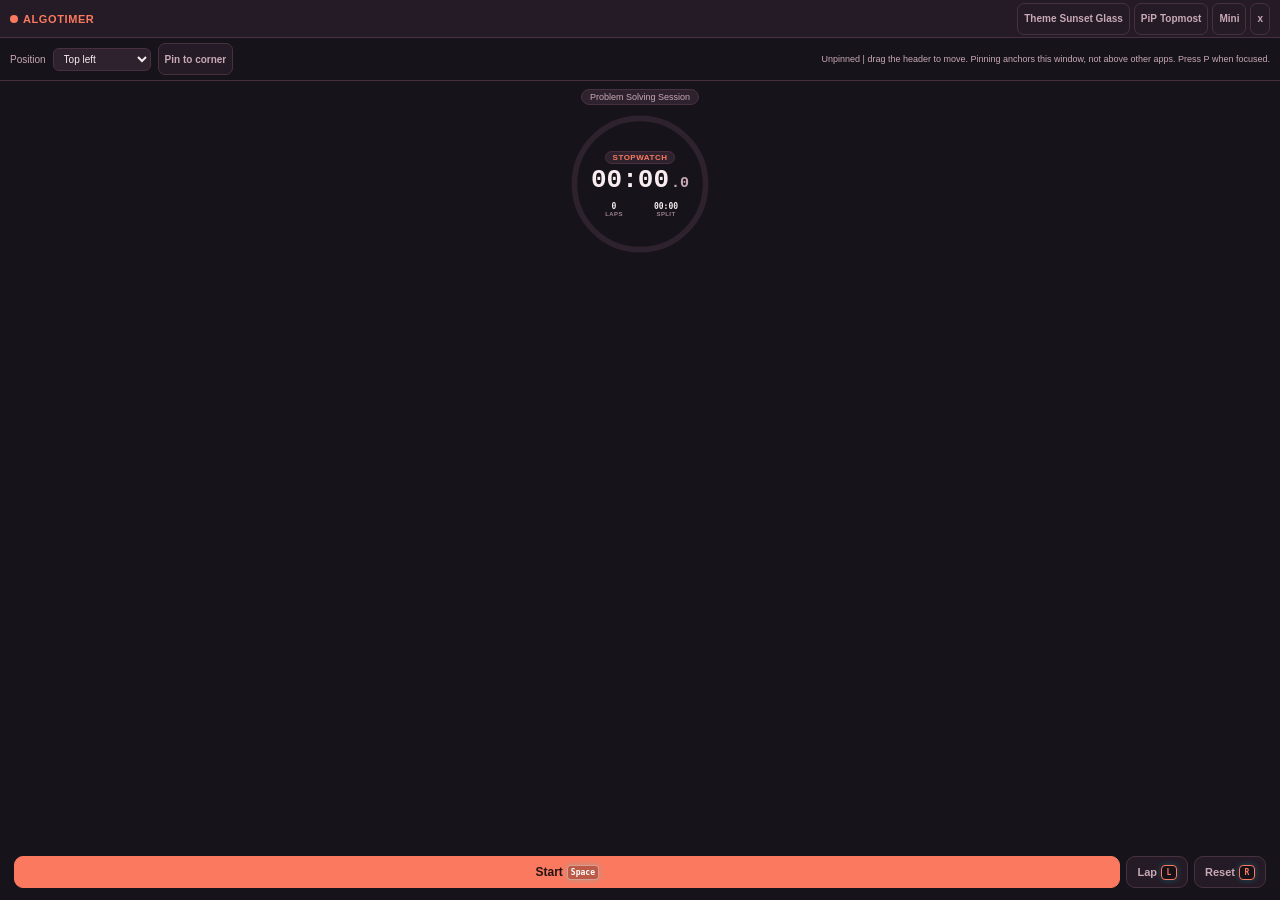
==== commit 5d11a132: "Add selectable reference-inspired timer themes Co-authored-by: Copilot App <223556219+Copilot@users." ====
--- a/float.html
+++ b/float.html
@@ -39,7 +39,7 @@
       --text-secondary: #94a3b8;
       --text-muted: #64748b;
       --font-mono: ui-monospace, SFMono-Regular, "JetBrains Mono", Menlo, Monaco, Consolas, monospace;
-      --font-sans: -apple-system, BlinkMacSystemFont, "Plus Jakarta Sans", "Inter", "Segoe UI", Roboto, sans-serif;
+      --font-sans: system-ui, -apple-system, BlinkMacSystemFont, "Segoe UI", Roboto, sans-serif;
     }
 
     .pin-control[aria-pressed="true"] {
@@ -648,7 +648,7 @@
       --text-primary: #f9edf0;
       --text-secondary: #c8a9b5;
       --text-muted: #9e8290;
-      --font-sans: Inter, ui-sans-serif, system-ui, -apple-system, "Segoe UI", sans-serif;
+      --font-sans: system-ui, -apple-system, BlinkMacSystemFont, "Segoe UI", Roboto, sans-serif;
     }
 
     [data-theme="warm"] {
@@ -657,22 +657,22 @@
       --bg-surface: #fffdf9;
       --bg-surface-elevated: #f7f1e9;
       --border-subtle: #e8ded3;
-      --border-active: #f3a46e;
-      --accent-cyan: #e86825;
-      --accent-purple: #e86825;
+      --border-active: #b84d1c;
+      --accent-cyan: #b84d1c;
+      --accent-purple: #b84d1c;
       --accent-magenta: #c65337;
       --accent-lavender: #f97316;
-      --hero-btn: #e86825;
-      --hero-text: #2d1b0e;
+      --hero-btn: #b84d1c;
+      --hero-text: #ffffff;
       --hero-shadow: 0 4px 11px rgba(232, 104, 37, 0.2);
-      --kbd-border: #e86825;
-      --kbd-color: #e86825;
+      --kbd-border: #b84d1c;
+      --kbd-color: #b84d1c;
       --alert-text: #8f2938;
       --alert-bg: #fff0f1;
       --alert-border: #f3c9ce;
       --text-primary: #3e332a;
-      --text-secondary: #75685d;
-      --text-muted: #887b70;
+      --text-secondary: #706253;
+      --text-muted: #706253;
     }
 
     [data-theme="aurora"] {
@@ -695,8 +695,8 @@
       --alert-bg: #fff0f1;
       --alert-border: #f3c9ce;
       --text-primary: #24294e;
-      --text-secondary: #59617e;
-      --text-muted: #747c98;
+      --text-secondary: #626a88;
+      --text-muted: #626a88;
     }
 
     [data-theme="graphite"] {
@@ -747,6 +747,126 @@
       --text-muted: #a5a5a5;
     }
 
+    [data-theme="minimal"] {
+      color-scheme: dark;
+      --bg-deep: #0b0e12;
+      --bg-surface: #12171d;
+      --bg-surface-elevated: #1b222b;
+      --border-subtle: #29323d;
+      --border-active: #65a9ff;
+      --accent-cyan: #65a9ff;
+      --accent-purple: #458fe8;
+      --accent-magenta: #8fc4ff;
+      --accent-lavender: #b5d7ff;
+      --hero-btn: #65a9ff;
+      --hero-text: #071626;
+      --hero-shadow: none;
+      --kbd-border: #426c98;
+      --kbd-color: #9dcaff;
+      --alert-text: #ffd6dc;
+      --alert-bg: #3a1c24;
+      --alert-border: #70404b;
+      --text-primary: #edf2f8;
+      --text-secondary: #a4afbd;
+      --text-muted: #8592a1;
+    }
+
+    [data-theme="dashboard"] {
+      color-scheme: dark;
+      --bg-deep: #10191f;
+      --bg-surface: #18252e;
+      --bg-surface-elevated: #20313b;
+      --border-subtle: #30414c;
+      --border-active: #54cbbd;
+      --accent-cyan: #54cbbd;
+      --accent-purple: #35aa9d;
+      --accent-magenta: #8ce2d8;
+      --accent-lavender: #b0f0e9;
+      --hero-btn: #54cbbd;
+      --hero-text: #082522;
+      --hero-shadow: none;
+      --kbd-border: #397f78;
+      --kbd-color: #82e2d7;
+      --alert-text: #ffd6dc;
+      --alert-bg: #3a1c24;
+      --alert-border: #70404b;
+      --text-primary: #e8f1f5;
+      --text-secondary: #aec0ca;
+      --text-muted: #8fa4af;
+    }
+
+    [data-theme="purple"] {
+      color-scheme: dark;
+      --bg-deep: #100d1c;
+      --bg-surface: #1c1730;
+      --bg-surface-elevated: #29223e;
+      --border-subtle: #3a3150;
+      --border-active: #b8a0ff;
+      --accent-cyan: #b8a0ff;
+      --accent-purple: #9c81ed;
+      --accent-magenta: #d3a9ff;
+      --accent-lavender: #e0cfff;
+      --hero-btn: #b8a0ff;
+      --hero-text: #201738;
+      --hero-shadow: none;
+      --kbd-border: #706099;
+      --kbd-color: #d0c0ff;
+      --alert-text: #ffd6dc;
+      --alert-bg: #3a1c24;
+      --alert-border: #70404b;
+      --text-primary: #f3effc;
+      --text-secondary: #bbb2cf;
+      --text-muted: #968daa;
+    }
+
+    [data-theme="glass"] {
+      color-scheme: light;
+      --bg-deep: #edf1f8;
+      --bg-surface: #fbfcff;
+      --bg-surface-elevated: #f6f7fc;
+      --border-subtle: #d7deea;
+      --border-active: #a74668;
+      --accent-cyan: #a74668;
+      --accent-purple: #893751;
+      --accent-magenta: #b553a0;
+      --accent-lavender: #7960c6;
+      --hero-btn: #a74668;
+      --hero-text: #ffffff;
+      --hero-shadow: none;
+      --kbd-border: #c98ca1;
+      --kbd-color: #873b57;
+      --alert-text: #8f2938;
+      --alert-bg: #fff0f1;
+      --alert-border: #f3c9ce;
+      --text-primary: #293247;
+      --text-secondary: #5d677d;
+      --text-muted: #5d677d;
+    }
+
+    [data-theme="navy"] {
+      color-scheme: dark;
+      --bg-deep: #071421;
+      --bg-surface: #0e2232;
+      --bg-surface-elevated: #173044;
+      --border-subtle: #244254;
+      --border-active: #43d1e4;
+      --accent-cyan: #43d1e4;
+      --accent-purple: #2ab5ca;
+      --accent-magenta: #ed78ad;
+      --accent-lavender: #b1f0f3;
+      --hero-btn: #43d1e4;
+      --hero-text: #06242a;
+      --hero-shadow: none;
+      --kbd-border: #347e8a;
+      --kbd-color: #8ce8ef;
+      --alert-text: #ffd6dc;
+      --alert-bg: #3a1c24;
+      --alert-border: #70404b;
+      --text-primary: #edf7fb;
+      --text-secondary: #a7c0cf;
+      --text-muted: #8ca7b7;
+    }
+
     body {
       background-color: var(--bg-deep);
       background-image: none;
@@ -907,6 +1027,120 @@
     }
 
     .runtime-alert[hidden] { display: none; }
+
+    html, body {
+      background-image: none;
+      font-family: "Segoe UI", Arial, sans-serif;
+    }
+
+    .float-header {
+      background: var(--bg-surface);
+    }
+
+    .horizon-flare {
+      display: none;
+    }
+
+    .float-icon {
+      background: var(--accent-cyan);
+      box-shadow: none;
+    }
+
+    .float-btn,
+    .float-ctrl-btn {
+      min-height: 32px;
+      transition: background-color 0.15s ease, border-color 0.15s ease, color 0.15s ease;
+    }
+
+    .float-btn:hover,
+    .float-ctrl-btn:hover {
+      transform: none;
+    }
+
+    .float-dial-ticks {
+      display: none;
+    }
+
+    .float-sub-gauges {
+      display: flex;
+      gap: 20px;
+      margin-top: 6px;
+    }
+
+    .float-sub-gauge {
+      padding: 0;
+      background: transparent;
+      border: 0;
+    }
+
+    .float-sub-gauge:last-child {
+      display: none;
+    }
+
+    .float-dial-progress {
+      stroke: var(--accent-cyan);
+      filter: none;
+    }
+
+    .float-clock {
+      background: none;
+      color: var(--text-primary);
+      text-shadow: none;
+      font-family: Consolas, "Courier New", monospace;
+      font-variant-numeric: tabular-nums;
+      -webkit-text-fill-color: currentColor;
+      filter: none;
+    }
+
+    .float-clock.warning,
+    .float-clock.paused {
+      animation: none;
+      filter: none;
+      text-shadow: none;
+    }
+
+    .float-ctrl-primary,
+    .float-ctrl-primary.running,
+    .float-ctrl-primary:hover {
+      box-shadow: none;
+    }
+
+    .float-position-row,
+    .float-body {
+      background: var(--bg-deep);
+    }
+
+    html[data-theme="glass"] .float-tag,
+    html[data-theme="glass"] .float-dual-box,
+    html[data-theme="glass"] .float-mini-view {
+      background: rgba(251, 252, 255, 0.92);
+      backdrop-filter: blur(8px);
+      -webkit-backdrop-filter: blur(8px);
+    }
+
+    html[data-theme="navy"] .float-mode-badge,
+    html[data-theme="navy"] .float-dual-row:nth-child(2) .float-dual-label {
+      color: var(--accent-magenta);
+    }
+
+    .float-btn:focus-visible,
+    .float-ctrl-btn:focus-visible,
+    .float-position-row select:focus-visible,
+    .pin-control:focus-visible {
+      outline: 2px solid var(--accent-cyan);
+      outline-offset: 2px;
+    }
+
+    @media (prefers-reduced-motion: reduce) {
+      *,
+      *::before,
+      *::after {
+        animation-duration: 0.01ms !important;
+        animation-iteration-count: 1 !important;
+        scroll-behavior: auto !important;
+        transition-duration: 0.01ms !important;
+      }
+    }
   </style>
 </head>
 <body data-size="normal" data-view-mode="expanded">
@@ -923,7 +1157,7 @@
     <div class="float-header">
       <div class="float-title"><span class="float-icon"></span><span>AlgoTimer</span></div>
       <div class="float-actions">
-        <button class="float-btn" id="btn-float-theme" title="Change color theme">Theme <span class="btn-lbl" id="float-theme-label">Cosmic</span></button>
+        <button class="float-btn" id="btn-float-theme" title="Cycle through 10 coordinated timer themes">Theme <span class="btn-lbl" id="float-theme-label">Sunset Glass</span></button>
         <button class="float-btn" id="btn-pip-always-ontop" title="Open browser-managed picture-in-picture; the browser controls its position">PiP <span class="btn-lbl" id="btn-pip-text">Topmost</span></button>
         <button class="float-btn" id="btn-size-cycle" title="Minimize to mini timer"><span id="size-label">Mini</span></button>
         <button class="float-btn" id="btn-close-float" title="Close floating timer" aria-label="Close floating timer">x</button>
@@ -938,7 +1172,7 @@
         <option value="bottom-right">Bottom right</option>
       </select>
       <button class="float-btn pin-control" id="btn-pin-corner" aria-pressed="false" aria-keyshortcuts="P" title="Pin the timer to the selected screen corner; press P while this window is focused">Pin to corner</button>
-      <span id="float-position-note">Unpinned · drag the header to move. Pinning anchors this window, not above other apps. Press P when focused.</span>
+      <span id="float-position-note">Unpinned | drag the header to move. Pinning anchors this window, not above other apps. Press P when focused.</span>
     </div>
 
     <!-- Body -->
@@ -997,11 +1231,11 @@
       <!-- Dual Clocks View (Both Active) -->
       <div class="float-dual-box" id="float-clock-dual" style="display: none;">
         <div class="float-dual-row">
-          <span class="float-dual-label">⏱️ Elapsed</span>
+          <span class="float-dual-label">Elapsed</span>
           <span class="float-dual-digits" id="float-dual-sw">00:00:00</span>
         </div>
         <div class="float-dual-row">
-          <span class="float-dual-label">⏳ Target</span>
+          <span class="float-dual-label">Target</span>
           <span class="float-dual-digits" id="float-dual-timer">30:00:00</span>
         </div>
       </div>
@@ -1009,13 +1243,13 @@
       <!-- Controls with Shortcut Keycaps -->
       <div class="float-controls">
         <button class="float-ctrl-btn float-ctrl-primary" id="btn-play">
-          ▶ <span id="btn-play-text">Start</span> <kbd class="float-key">Space</kbd>
+          <span id="btn-play-text">Start</span> <kbd class="float-key">Space</kbd>
         </button>
         <button class="float-ctrl-btn" id="btn-lap">
           Lap <kbd class="float-key">L</kbd>
         </button>
         <button class="float-ctrl-btn" id="btn-reset">
-          ↺ <kbd class="float-key">R</kbd>
+          Reset <kbd class="float-key">R</kbd>
         </button>
       </div>
     </div>
